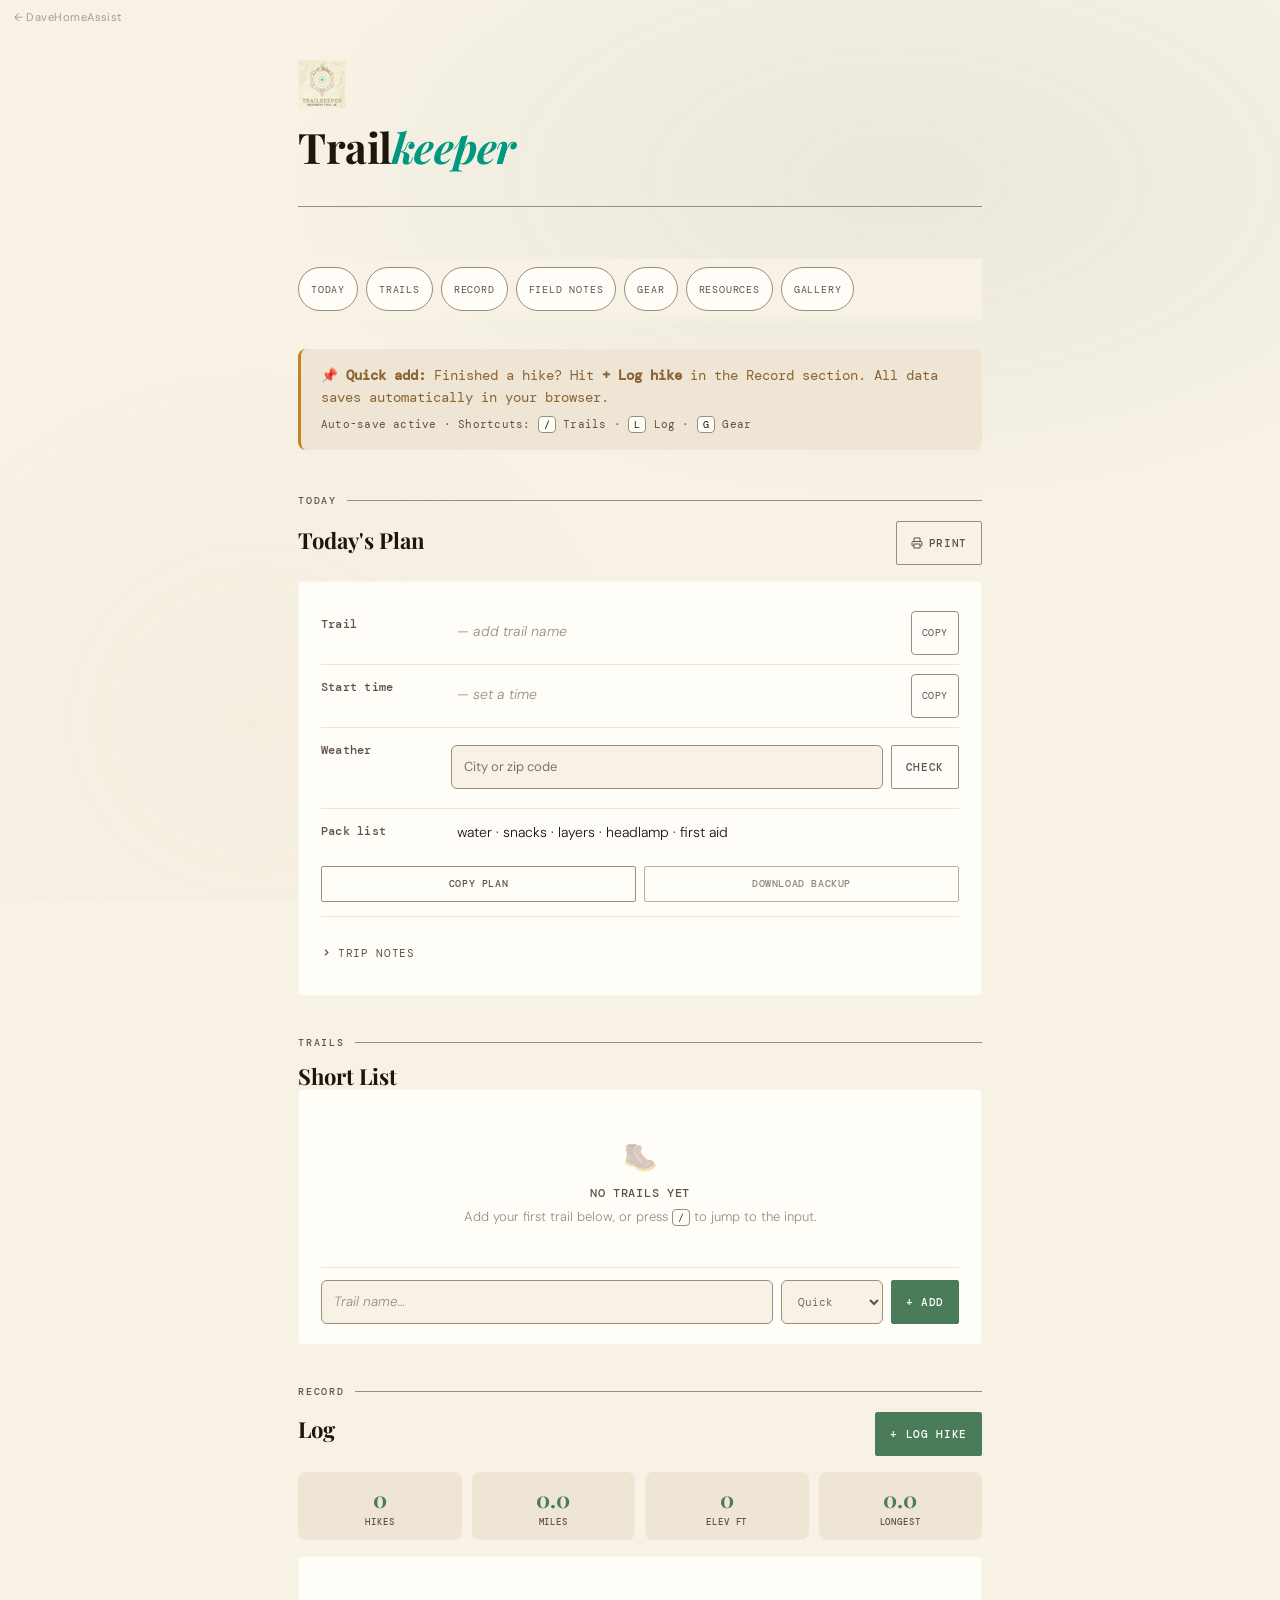
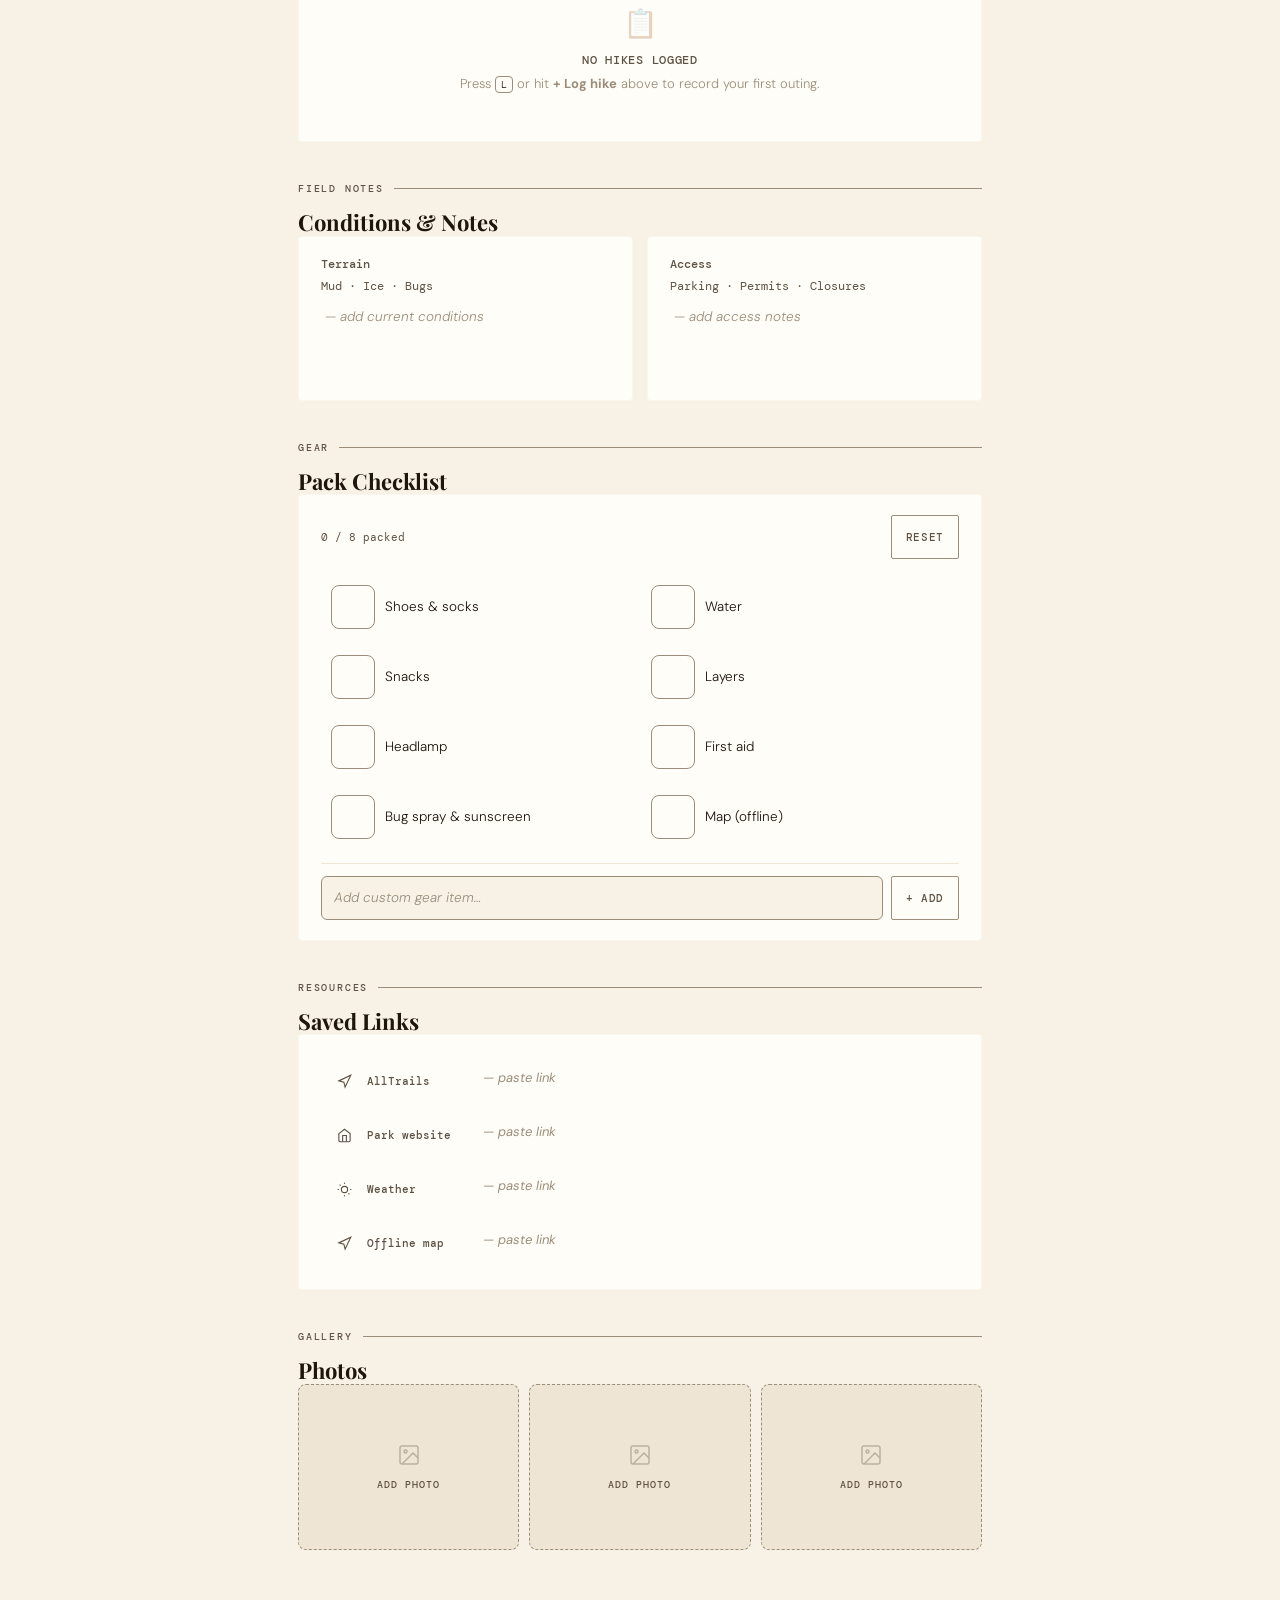
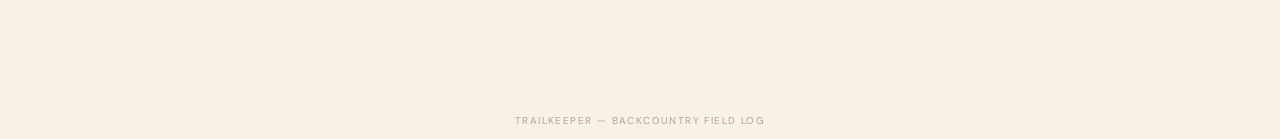
==== index.html @ 5e8486c5 "Add keyboard focus styling to entry page" ====
<!DOCTYPE html>
<html lang="en">
<head>
<meta charset="UTF-8">
<meta name="viewport" content="width=device-width, initial-scale=1.0">
<title>Trailkeeper</title>
<link rel="manifest" href="manifest.json">
<meta name="theme-color" content="#0a0e0c">
<meta name="apple-mobile-web-app-capable" content="yes">
<meta name="apple-mobile-web-app-status-bar-style" content="black-translucent">
<meta name="apple-mobile-web-app-title" content="Trailkeeper">
<link rel="apple-touch-icon" href="images/tk.png">
<meta property="og:title" content="Trailkeeper — Backcountry Field Log">
<meta property="og:description" content="Local-first hiking dashboard. Plan, log, track.">
<meta property="og:image" content="https://davehomeassist.github.io/trailkeeper/images/tk2.png">
<meta property="og:type" content="website">
<link href="https://fonts.googleapis.com/css2?family=Playfair+Display:ital,wght@0,400;0,700;1,400&family=DM+Mono:wght@300;400;500&family=DM+Sans:wght@300;400;500&display=swap" rel="stylesheet">
<link rel="stylesheet" href="shared.css">
<style>
  /* Page-specific overrides go here */
  a:focus-visible,
  button:focus-visible,
  input:focus-visible,
  select:focus-visible,
  textarea:focus-visible,
  [contenteditable="true"]:focus-visible {
    outline: 2px solid #c98d2b;
    outline-offset: 3px;
  }
</style>
</head>
<body>

<div class="toast-container" id="toastContainer" role="status" aria-live="assertive"></div>

<!-- LOG MODAL -->
<div class="modal-backdrop" id="logModal" role="dialog" aria-modal="true" aria-labelledby="modalTitle">
  <div class="modal">
    <h2 class="modal-title" id="modalTitle">Log a Hike</h2>
    <div class="modal-row">
      <div class="modal-field">
        <label class="modal-label" for="logTrail">Trail name *</label>
        <input class="modal-input" id="logTrail" type="text" placeholder="e.g. Appalachian Gap">
      </div>
      <div class="modal-field">
        <label class="modal-label" for="logDate">Date</label>
        <input class="modal-input" id="logDate" type="date">
      </div>
    </div>
    <div class="modal-row">
      <div class="modal-field">
        <label class="modal-label" for="logMiles">Miles</label>
        <input class="modal-input" id="logMiles" type="number" placeholder="5.2" step="0.1" min="0">
      </div>
      <div class="modal-field">
        <label class="modal-label" for="logElevation">Elevation (ft)</label>
        <input class="modal-input" id="logElevation" type="number" placeholder="1200" min="0">
      </div>
    </div>
    <div class="modal-field">
      <label class="modal-label">Difficulty</label>
      <div class="modal-rating" id="ratingStars" role="group" aria-label="Difficulty 1-5">
        <button class="rating-star" data-val="1" aria-label="1 star">&#9733;</button>
        <button class="rating-star" data-val="2" aria-label="2 stars">&#9733;</button>
        <button class="rating-star" data-val="3" aria-label="3 stars">&#9733;</button>
        <button class="rating-star" data-val="4" aria-label="4 stars">&#9733;</button>
        <button class="rating-star" data-val="5" aria-label="5 stars">&#9733;</button>
      </div>
    </div>
    <div class="modal-field">
      <label class="modal-label" for="logNote">One sentence note</label>
      <textarea class="modal-textarea" id="logNote" placeholder="Steep switchbacks but worth it for the summit view&#8230;"></textarea>
    </div>
    <div class="modal-footer">
      <button class="btn btn-ghost" id="logCancel">Cancel</button>
      <button class="btn btn-primary" id="logSave">Save hike</button>
    </div>
  </div>
</div>

<div class="page" id="top">

  <a href="https://davehomeassist.github.io/"
     style="display:inline-flex;align-items:center;gap:.35rem;position:fixed;
            top:.65rem;left:.85rem;z-index:100;font-size:.7rem;
            letter-spacing:.04em;color:rgba(0,0,0,0.35);
            text-decoration:none;transition:color .15s;"
     onmouseover="this.style.color='currentColor'"
     onmouseout="this.style.color='rgba(0,0,0,0.35)'">&larr; DaveHomeAssist</a>

  <!-- HEADER -->
  <header class="page-header">
    <img class="page-icon" src="images/trailkeeper-logo-light.png" alt="Trailkeeper logo" width="48" height="48">
    <h1 class="page-title">Trail<span>keeper</span></h1>
  </header>

  <nav class="section-nav scroll-fade" id="sectionNav" aria-label="Section navigation">
    <a href="#sec-today">Today</a>
    <a href="#sec-trails">Trails</a>
    <a href="#sec-record">Record</a>
    <a href="#sec-notes">Field Notes</a>
    <a href="#sec-gear">Gear</a>
    <a href="#sec-resources">Resources</a>
    <a href="#sec-gallery">Gallery</a>
  </nav>

  <!-- CALLOUT -->
  <div class="callout" role="note">
    <strong>&#128204; Quick add:</strong> Finished a hike? Hit <strong>+ Log hike</strong> in the Record section. All data saves automatically in your browser.
    <div class="callout-meta" aria-live="polite"><span id="saveMeta">Auto-save active</span> &middot; Shortcuts: <kbd>/</kbd> Trails &middot; <kbd>L</kbd> Log &middot; <kbd>G</kbd> Gear</div>
  </div>

  <!-- TODAY'S PLAN -->
  <section class="section" id="sec-today">
    <div class="section-label">Today</div>
    <div class="section-header">
      <h2 class="section-title">Today's Plan</h2>
      <button class="btn btn-ghost" onclick="window.print()" aria-label="Print today's plan">
        <svg width="12" height="12" viewBox="0 0 24 24" fill="none" stroke="currentColor" stroke-width="2"><polyline points="6 9 6 2 18 2 18 9"/><path d="M6 18H4a2 2 0 01-2-2v-5a2 2 0 012-2h16a2 2 0 012 2v5a2 2 0 01-2 2h-2"/><rect x="6" y="14" width="12" height="8"/></svg>
        Print
      </button>
    </div>
    <div class="card">
      <div class="field-grid">
        <div class="field">
          <span class="field-key">Trail</span>
          <div class="field-value-row">
            <div class="field-editable" id="planTrail" contenteditable="true" role="textbox" aria-label="Trail name" data-placeholder="— add trail name" data-key="planTrail"></div>
            <button class="copy-btn" data-copy-from="planTrail" aria-label="Copy trail name">Copy</button>
          </div>
        </div>
        <div class="field">
          <span class="field-key">Start time</span>
          <div class="field-value-row">
            <div class="field-editable" id="planTime" contenteditable="true" role="textbox" aria-label="Start time" data-placeholder="— set a time" data-key="planTime"></div>
            <button class="copy-btn" data-copy-from="planTime" aria-label="Copy start time">Copy</button>
          </div>
        </div>
        <div class="field">
          <span class="field-key">Weather</span>
          <div class="full-width">
            <div class="weather-row">
              <input class="weather-input" id="weatherCity" type="text" placeholder="City or zip code" aria-label="City for weather forecast">
              <button class="btn btn-ghost" id="weatherFetch">Check</button>
            </div>
            <div class="weather-result" id="weatherResult" role="status" aria-live="polite"></div>
            <div class="trail-discovery">
              <button id="findNearbyTrailsBtn" type="button" class="trail-discovery-trigger" style="display:none">Find nearby trails</button>
              <div id="nearbyTrailsPanel" class="trail-discovery-panel" hidden>
                <div class="trail-discovery-header"><span id="nearbyTrailsTitle">Nearby trails</span></div>
                <div id="nearbyTrailsList" class="trail-discovery-list"></div>
              </div>
            </div>
          </div>
        </div>
        <div class="field">
          <span class="field-key">Pack list</span>
          <span class="field-text">water &middot; snacks &middot; layers &middot; headlamp &middot; first aid</span>
        </div>
      </div>
      <div class="trail-export">
        <button id="copyPlanBtn" type="button" class="trail-export-btn">Copy plan</button>
        <button id="downloadBackupBtn" type="button" class="trail-export-btn trail-export-secondary">Download backup</button>
      </div>
      <div class="section-divider">
        <button class="trip-notes-toggle" id="notesToggle" aria-expanded="false" aria-controls="notesBody">
          <svg width="11" height="11" viewBox="0 0 24 24" fill="none" stroke="currentColor" stroke-width="2.5"><polyline id="notesArrow" points="9 18 15 12 9 6"/></svg>
          Trip notes
        </button>
        <div class="trip-notes-body" id="notesBody">
          <textarea class="trip-notes-textarea" id="tripNotes" placeholder="Trailhead directions, permit details, parking tips&#8230;" rows="4"></textarea>
        </div>
      </div>
    </div>
  </section>

  <!-- TRAIL SHORT LIST -->
  <section class="section" id="sec-trails">
    <div class="section-label">Trails</div>
    <h2 class="section-title">Short List</h2>
    <div class="card">
      <ul class="trail-list" id="trailList" aria-label="Trail shortlist"></ul>
      <div class="trail-add-row">
        <label class="visually-hidden" for="trailInput">New trail name</label>
        <input class="trail-add-input" id="trailInput" type="text" placeholder="Trail name&#8230;" aria-label="New trail name">
        <select class="trail-add-select" id="trailCategory" aria-label="Duration category">
          <option value="Quick">Quick</option>
          <option value="Half day">Half day</option>
          <option value="Full day">Full day</option>
        </select>
        <button class="btn btn-primary" id="trailAdd">+ Add</button>
      </div>
    </div>
  </section>

  <!-- LOG -->
  <section class="section" id="sec-record">
    <div class="section-label">Record</div>
    <div class="section-header">
      <h2 class="section-title">Log</h2>
      <button class="btn btn-primary" id="openLogModal">+ Log hike</button>
    </div>
    <div class="log-stats">
      <div class="stat-card"><span class="stat-num" id="statHikes">0</span><span class="stat-label">Hikes</span></div>
      <div class="stat-card"><span class="stat-num" id="statMiles">0</span><span class="stat-label">Miles</span></div>
      <div class="stat-card"><span class="stat-num" id="statElev">0</span><span class="stat-label">Elev ft</span></div>
      <div class="stat-card"><span class="stat-num" id="statLongest">0</span><span class="stat-label">Longest</span></div>
    </div>
    <div class="card">
      <ul class="log-entries" id="logEntries" aria-live="polite"></ul>
    </div>
  </section>

  <!-- CONDITIONS -->
  <section class="section" id="sec-notes">
    <div class="section-label">Field notes</div>
    <h2 class="section-title">Conditions &amp; Notes</h2>
    <div class="two-col">
      <div class="card">
        <span class="conditions-heading">Terrain</span>
        <div class="conditions-sublabel">Mud &middot; Ice &middot; Bugs</div>
        <textarea class="conditions-textarea" id="condTerrain" placeholder="— add current conditions" rows="3"></textarea>
      </div>
      <div class="card">
        <span class="conditions-heading">Access</span>
        <div class="conditions-sublabel">Parking &middot; Permits &middot; Closures</div>
        <textarea class="conditions-textarea" id="condAccess" placeholder="— add access notes" rows="3"></textarea>
      </div>
    </div>
  </section>

  <!-- GEAR CHECKLIST -->
  <section class="section" id="sec-gear">
    <div class="section-label">Gear</div>
    <h2 class="section-title">Pack Checklist</h2>
    <div class="card">
      <div class="checklist-header">
        <span class="checklist-progress" id="checkProgress" aria-live="polite">0 / 8 packed</span>
        <button class="btn btn-ghost" id="checkReset">Reset</button>
      </div>
      <ul class="checklist" id="checklist" aria-label="Gear checklist">
        <li class="check-item"><input type="checkbox" aria-label="Shoes and socks"> Shoes &amp; socks</li>
        <li class="check-item"><input type="checkbox" aria-label="Water"> Water</li>
        <li class="check-item"><input type="checkbox" aria-label="Snacks"> Snacks</li>
        <li class="check-item"><input type="checkbox" aria-label="Layers"> Layers</li>
        <li class="check-item"><input type="checkbox" aria-label="Headlamp"> Headlamp</li>
        <li class="check-item"><input type="checkbox" aria-label="First aid"> First aid</li>
        <li class="check-item"><input type="checkbox" aria-label="Bug spray and sunscreen"> Bug spray &amp; sunscreen</li>
        <li class="check-item"><input type="checkbox" aria-label="Offline map"> Map (offline)</li>
      </ul>
      <div class="checklist-add">
        <label class="visually-hidden" for="gearInput">Custom gear item</label>
        <input class="checklist-add-input" id="gearInput" type="text" placeholder="Add custom gear item&#8230;">
        <button class="btn btn-ghost" id="gearAdd">+ Add</button>
      </div>
    </div>
  </section>

  <!-- SAVED LINKS -->
  <section class="section" id="sec-resources">
    <div class="section-label">Resources</div>
    <h2 class="section-title">Saved Links</h2>
    <div class="card">
      <ul class="links-list">
        <li class="link-item">
          <span class="link-icon" aria-hidden="true"><svg viewBox="0 0 24 24" fill="none" stroke="var(--stone)" stroke-width="1.8"><path d="M3 11l19-9-9 19-2-8-8-2z"/></svg></span>
          <span class="link-label">AllTrails</span>
          <div class="link-editable" contenteditable="true" role="textbox" aria-label="AllTrails link" data-placeholder="— paste link" data-key="linkAllTrails"></div>
        </li>
        <li class="link-item">
          <span class="link-icon" aria-hidden="true"><svg viewBox="0 0 24 24" fill="none" stroke="var(--stone)" stroke-width="1.8"><path d="M3 9l9-7 9 7v11a2 2 0 01-2 2H5a2 2 0 01-2-2z"/><polyline points="9 22 9 12 15 12 15 22"/></svg></span>
          <span class="link-label">Park website</span>
          <div class="link-editable" contenteditable="true" role="textbox" aria-label="Park website link" data-placeholder="— paste link" data-key="linkPark"></div>
        </li>
        <li class="link-item">
          <span class="link-icon" aria-hidden="true"><svg viewBox="0 0 24 24" fill="none" stroke="var(--stone)" stroke-width="1.8"><circle cx="12" cy="12" r="5"/><line x1="12" y1="1" x2="12" y2="3"/><line x1="12" y1="21" x2="12" y2="23"/><line x1="4.22" y1="4.22" x2="5.64" y2="5.64"/><line x1="18.36" y1="18.36" x2="19.78" y2="19.78"/><line x1="1" y1="12" x2="3" y2="12"/><line x1="21" y1="12" x2="23" y2="12"/></svg></span>
          <span class="link-label">Weather</span>
          <div class="link-editable" contenteditable="true" role="textbox" aria-label="Weather link" data-placeholder="— paste link" data-key="linkWeather"></div>
        </li>
        <li class="link-item">
          <span class="link-icon" aria-hidden="true"><svg viewBox="0 0 24 24" fill="none" stroke="var(--stone)" stroke-width="1.8"><polygon points="3 11 22 2 13 21 11 13 3 11"/></svg></span>
          <span class="link-label">Offline map</span>
          <div class="link-editable" contenteditable="true" role="textbox" aria-label="Offline map link" data-placeholder="— paste link" data-key="linkOfflineMap"></div>
        </li>
      </ul>
    </div>
  </section>

  <!-- PHOTOS -->
  <section class="section" id="sec-gallery">
    <div class="section-label">Gallery</div>
    <h2 class="section-title">Photos</h2>
    <div class="photo-strip" id="photoStrip"></div>
  </section>

</div>
<footer style="text-align:center;padding:24px 0 12px;font-size:10px;letter-spacing:0.14em;opacity:0.35">
  <a href="brand.html" style="color:inherit;text-decoration:none">TRAILKEEPER — BACKCOUNTRY FIELD LOG</a>
</footer>
<a class="back-to-top" id="backToTop" href="#top" aria-label="Back to top">Top</a>

<script src="js/photoStore.js"></script>
<script src="js/app.js"></script>
<script src="js/trailAdapter.js"></script>
<script src="js/trailStore.js"></script>
<script src="js/trailEnrichmentUI.js"></script>
<script src="js/trailHydration.js"></script>
<script src="js/trailDiscovery.js"></script>
<script src="js/trailExport.js"></script>
<script src="js/trailLog.js"></script>
<script>
if (window.TK && window.TK.trailHydration) window.TK.trailHydration.initEnrichment();
if (window.TK && window.TK.trailDiscovery) window.TK.trailDiscovery.initDiscovery();
if (window.TK && window.TK.trailExport) window.TK.trailExport.initExport();
if (window.TK && window.TK.trailLog) window.TK.trailLog.initLog();
</script>
<script>
if ('serviceWorker' in navigator) {
  navigator.serviceWorker.register('sw.js').catch(function() {});
}
</script>
</body>
</html>
---- shared.css ----
/* ── Trailkeeper shared styles ── */

:root {
  --ink: #C8C2A0;
  --paper: #1A1C14;
  --cream: #252B1C;
  --surface: #2C3320;
  --moss: #4A7C59;
  --fern: #00E5C3;
  --bark: #D4B483;
  --stone: #8A8470;
  --mist: #5A6650;
  --amber: #E8A844;
  --shadow-moss: rgba(0,0,0,0.38);
  --bg-moss-subtle: rgba(74,124,89,0.08);
  --bg-bark-subtle: rgba(212,180,131,0.04);
  --soft-success-bg: rgba(74,124,89,0.15);
  --soft-warn-bg: rgba(232,168,68,0.14);
  --soft-danger-bg: rgba(196,92,42,0.14);
  --status-done-border: rgba(109,184,127,0.5);
  --status-planned-border: rgba(232,168,68,0.4);
  --card-border-print: #4A5240;
  --modal-backdrop: rgba(0,0,0,0.62);
  --danger: #C45C2A;
  --success: #6DB87F;
  --warn: #E8A844;
  --space-xs: 4px;
  --space-sm: 8px;
  --space-md: 14px;
  --space-lg: 24px;
  --space-xl: 48px;
  --radius-sm: 2px;
  --radius-md: 4px;
  --radius-lg: 6px;
}

*, *::before, *::after { box-sizing: border-box; margin: 0; padding: 0; }

@media (prefers-reduced-motion: reduce) {
  *, *::before, *::after {
    animation-duration: 0.01ms !important;
    animation-delay: 0.01ms !important;
    transition-duration: 0.01ms !important;
  }
}

html { scroll-behavior: smooth; }
body { background: var(--paper); color: var(--ink); font-family: 'DM Sans', sans-serif; min-height: 100vh; }

body::before {
  content: '';
  position: fixed;
  inset: 0;
  background-image:
    radial-gradient(ellipse 80% 60% at 70% 20%, var(--bg-moss-subtle) 0%, transparent 60%),
    radial-gradient(ellipse 60% 80% at 20% 80%, var(--bg-bark-subtle) 0%, transparent 50%);
  pointer-events: none;
  z-index: 0;
}

.page { max-width: 780px; margin: 0 auto; padding: 60px 48px 100px; position: relative; z-index: 1; }

@keyframes settle { from { transform: translateY(-8px); opacity: 0; } to { transform: translateY(0); opacity: 1; } }
@keyframes rise   { from { transform: translateY(12px); opacity: 0; } to { transform: translateY(0); opacity: 1; } }
@keyframes fadeIn { from { opacity: 0; } to { opacity: 1; } }
@keyframes slideUp { from { transform: translateY(16px); opacity: 0; } to { transform: translateY(0); opacity: 1; } }

/* ── HEADER ── */
.page-header { margin-bottom: 52px; border-bottom: 1.5px solid var(--mist); padding-bottom: 36px; }
.page-icon { display: block; margin-bottom: 16px; animation: settle 0.6s ease both; }
.page-icon svg { width: 48px; height: 48px; }
.page-title { font-family: 'Playfair Display', serif; font-size: 42px; font-weight: 700; letter-spacing: -0.5px; line-height: 1.1; color: var(--ink); animation: settle 0.6s 0.08s ease both; }
.page-title span { color: var(--fern); font-style: italic; }

/* ── CALLOUT ── */
.callout { background: var(--cream); border-left: 3px solid var(--amber); border-radius: 8px; padding: 16px 20px; margin-bottom: 44px; font-size: 13.5px; color: var(--bark); font-family: 'DM Mono', monospace; line-height: 1.6; animation: settle 0.6s 0.15s ease both; }
.callout-meta { margin-top: 8px; font-size: 11px; letter-spacing: 0.02em; color: var(--stone); }
.callout-meta kbd { font-family: 'DM Mono', monospace; font-size: 10px; border: 1px solid var(--mist); border-radius: 4px; padding: 1px 5px; background: var(--surface); color: var(--ink); }

/* ── SECTIONS ── */
.section { margin-bottom: 40px; animation: rise 0.5s ease both; scroll-margin-top: 88px; }
.section-label { font-family: 'DM Mono', monospace; font-size: 10px; font-weight: 500; letter-spacing: 0.18em; text-transform: uppercase; color: var(--stone); margin-bottom: 14px; display: flex; align-items: center; gap: 10px; }
.section-label::after { content: ''; flex: 1; height: 1px; background: var(--mist); }
.section-header { display: flex; align-items: baseline; justify-content: space-between; margin-bottom: 16px; gap: 12px; }
.section-title { font-family: 'Playfair Display', serif; font-size: 22px; font-weight: 700; color: var(--ink); line-height: 1.2; }

/* ── CARDS ── */
.card { background: var(--surface); border: 1px solid rgba(200,194,160,0.12); border-radius: var(--radius-md); padding: 20px 22px; transition: border-color 0.2s, box-shadow 0.2s; }
.card:hover { border-color: var(--fern); box-shadow: 0 2px 12px var(--shadow-moss); }

/* ── FIELDS ── */
.field-grid { display: grid; }
.field { display: grid; grid-template-columns: 130px 1fr; align-items: start; padding: 9px 0; border-bottom: 1px solid var(--cream); }
.field:last-child { border-bottom: none; }
.field-key { font-family: 'DM Mono', monospace; font-size: 11.5px; font-weight: 500; color: var(--stone); letter-spacing: 0.02em; padding-top: 6px; }
.field-editable { font-size: 14px; color: var(--ink); font-weight: 300; line-height: 1.5; border: none; outline: none; background: transparent; width: 100%; font-family: 'DM Sans', sans-serif; padding: 4px 6px; border-radius: 4px; transition: background 0.15s; min-height: 32px; }
.field-editable:focus { background: var(--cream); }
.field-editable:empty::before { content: attr(data-placeholder); color: var(--mist); font-style: italic; pointer-events: none; }

/* ── BUTTONS ── */
.btn { display: inline-flex; align-items: center; gap: 6px; font-family: 'DM Mono', monospace; font-size: 11px; font-weight: 500; letter-spacing: 0.06em; padding: 9px 14px; border-radius: var(--radius-sm); border: 1.5px solid transparent; cursor: pointer; transition: all 0.15s; white-space: nowrap; min-height: 44px; text-transform: uppercase; }
.btn-primary { background: var(--moss); color: white; border-color: var(--moss); }
.btn-primary:hover { background: var(--fern); border-color: var(--fern); }
.btn-ghost { background: transparent; color: var(--stone); border-color: var(--mist); }
.btn-ghost:hover { border-color: var(--stone); color: var(--ink); background: var(--cream); }
.btn-danger { background: transparent; color: var(--danger); border-color: transparent; font-size: 10px; padding: 4px 8px; min-height: 44px; min-width: 44px; justify-content: center; }
.btn-danger:hover { background: var(--soft-danger-bg); }
.btn-danger.is-confirming { background: var(--danger); color: var(--surface); border-color: var(--danger); }
.btn:disabled { opacity: 0.6; cursor: not-allowed; pointer-events: none; }
.btn:focus-visible { outline: 2px solid var(--fern); outline-offset: 2px; }
.btn:active { transform: translateY(1px); }

/* ── TWO COL ── */
.two-col { display: grid; grid-template-columns: 1fr 1fr; gap: 14px; }

/* ── TRAIL LIST ── */
.trail-list { list-style: none; }
.trail-item { padding: 10px 6px; border-bottom: 1px solid var(--cream); display: flex; align-items: center; gap: 8px; font-size: 14px; transition: background 0.1s; border-radius: 5px; flex-wrap: wrap; }
.trail-item:last-child { border-bottom: none; }
.trail-item:hover { background: var(--cream); }
.trail-tag { font-family: 'DM Mono', monospace; font-size: 10px; font-weight: 500; letter-spacing: 0.08em; background: var(--cream); color: var(--bark); padding: 3px 7px; border-radius: 3px; flex-shrink: 0; min-width: 58px; text-align: center; }
.trail-name { flex: 1; min-width: 80px; font-size: 14px; font-weight: 300; color: var(--ink); }
.trail-name.empty { color: var(--mist); font-style: italic; }
.trail-name.done { text-decoration: line-through; color: var(--stone); }
.trail-status { font-family: 'DM Mono', monospace; font-size: 9px; font-weight: 500; letter-spacing: 0.1em; padding: 3px 7px; border-radius: 3px; flex-shrink: 0; cursor: pointer; border: 1px solid transparent; text-transform: uppercase; transition: all 0.15s; min-height: 44px; min-width: 44px; }
.trail-status.unvisited { background: var(--cream); color: var(--stone); border-color: var(--mist); }
.trail-status.planned   { background: var(--soft-warn-bg); color: var(--moss); border-color: var(--status-planned-border); }
.trail-status.done      { background: var(--soft-success-bg); color: var(--success); border-color: var(--status-done-border); }
.trail-set-today { font-family: 'DM Mono', monospace; font-size: 9px; font-weight: 500; color: var(--fern); cursor: pointer; padding: 8px 10px; border-radius: 4px; border: 1px solid var(--fern); background: transparent; flex-shrink: 0; transition: all 0.15s; min-height: 44px; min-width: 44px; }
.trail-set-today:hover { background: var(--fern); color: white; }
.trail-delete { background: none; border: none; cursor: pointer; color: var(--mist); font-size: 14px; padding: 4px; border-radius: 3px; flex-shrink: 0; transition: color 0.15s, background 0.15s; min-width: 44px; min-height: 44px; display: flex; align-items: center; justify-content: center; }
.trail-delete.is-confirming { color: var(--surface); background: var(--danger); }
.trail-delete:hover { color: var(--danger); }
.trail-set-today:focus-visible, .trail-status:focus-visible, .trail-delete:focus-visible,
.trip-notes-toggle:focus-visible, .check-item.custom .check-delete:focus-visible,
.back-to-top:focus-visible, .section-nav a:focus-visible {
  outline: 2px solid var(--fern);
  outline-offset: 2px;
}
.trail-set-today:active, .trail-status:active, .trail-delete:active, .trip-notes-toggle:active,
.check-item.custom .check-delete:active, .back-to-top:active, .section-nav a:active {
  transform: translateY(1px);
}
.trail-add-row { display: flex; gap: 8px; margin-top: 12px; padding-top: 12px; border-top: 1px solid var(--cream); align-items: center; flex-wrap: wrap; }
.trail-add-input, .trail-add-select { font-family: 'DM Sans', sans-serif; font-size: 13.5px; font-weight: 300; padding: 8px 12px; border: 1px solid var(--mist); border-radius: 6px; background: var(--paper); color: var(--ink); outline: none; transition: border-color 0.15s; min-height: 44px; }
.trail-add-input { flex: 1; min-width: 120px; }
.trail-add-input::placeholder { color: var(--mist); font-style: italic; }
.trail-add-input:focus, .trail-add-select:focus { border-color: var(--fern); }
.trail-add-select { font-family: 'DM Mono', monospace; font-size: 11px; color: var(--stone); cursor: pointer; }

/* ── CHECKLIST ── */
.checklist-header { display: flex; align-items: center; justify-content: space-between; margin-bottom: 14px; }
.checklist-progress { font-family: 'DM Mono', monospace; font-size: 11px; color: var(--stone); }
.checklist { list-style: none; display: grid; grid-template-columns: 1fr 1fr; gap: 2px; margin-bottom: 12px; }
.check-item { display: flex; align-items: center; gap: 10px; padding: 12px 10px; border-radius: 6px; font-size: 13.5px; font-weight: 300; cursor: pointer; transition: background 0.15s; user-select: none; min-height: 44px; }
.check-item:hover { background: var(--cream); }
.check-item input[type="checkbox"] { appearance: none; width: 44px; height: 44px; border: 1.5px solid var(--mist); border-radius: 8px; flex-shrink: 0; cursor: pointer; position: relative; transition: all 0.15s; background: var(--surface); }
.check-item input[type="checkbox"]:checked { background: var(--moss); border-color: var(--moss); }
.check-item input[type="checkbox"]:checked::after { content: ''; position: absolute; left: 16px; top: 10px; width: 10px; height: 18px; border: 3px solid white; border-top: none; border-left: none; transform: rotate(45deg); }
.check-item input[type="checkbox"]:focus-visible { outline: 2px solid var(--fern); outline-offset: 2px; }
.check-item.checked-label { color: var(--stone); text-decoration: line-through; }
.check-item.custom .check-delete { margin-left: auto; background: none; border: none; cursor: pointer; color: var(--mist); font-size: 13px; padding: 2px 4px; border-radius: 3px; transition: color 0.15s; min-width: 44px; min-height: 44px; display: flex; align-items: center; justify-content: center; }
.check-item.custom .check-delete:hover { color: var(--danger); }
.checklist-add { display: flex; gap: 8px; padding-top: 12px; border-top: 1px solid var(--cream); }
.checklist-add-input { flex: 1; font-family: 'DM Sans', sans-serif; font-size: 13.5px; font-weight: 300; padding: 9px 12px; border: 1px solid var(--mist); border-radius: 6px; background: var(--paper); color: var(--ink); outline: none; transition: border-color 0.15s; min-height: 44px; }
.checklist-add-input:focus { border-color: var(--fern); }
.checklist-add-input::placeholder { color: var(--mist); font-style: italic; }

/* ── CONDITIONS ── */
.conditions-sublabel { font-size: 12px; font-family: 'DM Mono', monospace; color: var(--stone); margin-bottom: 8px; }
.conditions-heading { font-family: 'DM Mono', monospace; font-size: 11.5px; font-weight: 500; color: var(--stone); display: block; margin-bottom: 6px; }
.conditions-textarea { width: 100%; font-family: 'DM Sans', sans-serif; font-size: 13.5px; font-weight: 300; color: var(--ink); border: none; outline: none; background: transparent; resize: none; line-height: 1.6; min-height: 60px; transition: background 0.15s; padding: 4px; border-radius: 3px; }
.conditions-textarea:focus { background: var(--cream); }
.conditions-textarea::placeholder { color: var(--mist); font-style: italic; }

/* ── WEATHER ── */
.weather-row { display: flex; gap: 8px; margin-top: 8px; align-items: center; flex-wrap: wrap; }
.weather-input { flex: 1; min-width: 120px; font-family: 'DM Sans', sans-serif; font-size: 13px; padding: 7px 12px; border: 1px solid var(--mist); border-radius: 6px; background: var(--paper); outline: none; transition: border-color 0.15s; min-height: 44px; color: var(--ink); }
.weather-input:focus { border-color: var(--fern); }
.weather-result { margin-top: 12px; padding: 12px 14px; background: var(--cream); border-radius: 8px; font-size: 13px; line-height: 1.7; display: none; }
.weather-result.visible { display: block; animation: fadeIn 0.3s ease; }
.weather-go   { color: var(--success); font-weight: 600; }
.weather-warn { color: var(--warn); font-weight: 600; }
.weather-no   { color: var(--danger); font-weight: 600; }
.weather-detail { color: var(--stone); font-family: 'DM Mono', monospace; font-size: 11.5px; margin-top: 4px; display: block; }

/* ── DISCOVERY ── */
.trail-discovery { margin-top: 10px; }
.trail-discovery-trigger { display: inline-flex; align-items: center; gap: 6px; font-family: 'DM Mono', monospace; font-size: 11px; font-weight: 500; letter-spacing: 0.06em; text-transform: uppercase; padding: 9px 14px; border-radius: var(--radius-sm); border: 1.5px solid var(--mist); background: transparent; color: var(--stone); cursor: pointer; transition: all 0.15s; min-height: 44px; width: 100%; justify-content: center; }
.trail-discovery-trigger:hover { border-color: var(--fern); color: var(--fern); background: var(--cream); }
.trail-discovery-trigger:disabled { opacity: 0.6; cursor: not-allowed; pointer-events: none; }
.trail-discovery-trigger:focus-visible { outline: 2px solid var(--fern); outline-offset: 2px; }
.trail-discovery-panel { margin-top: 10px; background: var(--cream); border-radius: 8px; padding: 12px 14px; animation: slideUp 0.2s ease; }
.trail-discovery-header { font-family: 'DM Mono', monospace; font-size: 10px; font-weight: 500; letter-spacing: 0.1em; text-transform: uppercase; color: var(--stone); margin-bottom: 8px; }
.trail-discovery-list { }
.nearby-trail-row { display: flex; align-items: center; gap: 8px; padding: 8px 4px; border-bottom: 1px solid var(--paper); }
.nearby-trail-row:last-child { border-bottom: none; }
.nearby-trail-meta { flex: 1; min-width: 0; }
.nearby-trail-name { font-size: 13.5px; font-weight: 500; color: var(--ink); }
.nearby-trail-distance { font-family: 'DM Mono', monospace; font-size: 11px; color: var(--stone); margin-top: 2px; }
.nearby-trail-add { font-family: 'DM Mono', monospace; font-size: 10px; font-weight: 500; letter-spacing: 0.06em; text-transform: uppercase; padding: 6px 10px; border-radius: var(--radius-sm); border: 1.5px solid var(--moss); background: var(--moss); color: white; cursor: pointer; transition: all 0.15s; min-height: 36px; flex-shrink: 0; }
.nearby-trail-add:hover { background: var(--fern); border-color: var(--fern); }
.nearby-trail-add:disabled { opacity: 0.5; cursor: default; pointer-events: none; }
.nearby-trail-add:focus-visible { outline: 2px solid var(--fern); outline-offset: 2px; }
.trail-discovery-empty { font-size: 13px; font-weight: 300; color: var(--mist); font-style: italic; padding: 8px 0; text-align: center; }
.trail-discovery-error { font-size: 13px; font-weight: 300; color: var(--danger); font-style: italic; padding: 8px 0; text-align: center; }
.trail-discovery-loading { font-size: 13px; font-weight: 300; color: var(--stone); font-style: italic; padding: 8px 0; text-align: center; opacity: 0.7; }

/* ── TRIP NOTES ── */
.trip-notes-toggle { background: none; border: none; cursor: pointer; font-family: 'DM Mono', monospace; font-size: 11px; color: var(--stone); padding: 10px 0; display: flex; align-items: center; gap: 6px; transition: color 0.15s; letter-spacing: 0.06em; text-transform: uppercase; min-height: 44px; }
.trip-notes-toggle:hover { color: var(--fern); }
.trip-notes-body { display: none; margin-top: 12px; padding-top: 12px; border-top: 1px solid var(--cream); }
.trip-notes-body.open { display: block; animation: slideUp 0.2s ease; }
.trip-notes-textarea { width: 100%; font-family: 'DM Sans', sans-serif; font-size: 13.5px; font-weight: 300; color: var(--ink); border: none; outline: none; background: transparent; resize: none; line-height: 1.7; min-height: 80px; padding: 4px; border-radius: 3px; transition: background 0.15s; }
.trip-notes-textarea:focus { background: var(--cream); }
.trip-notes-textarea::placeholder { color: var(--mist); font-style: italic; }

/* ── LOG ── */
.log-stats { display: grid; grid-template-columns: repeat(4, 1fr); gap: 10px; margin-bottom: 16px; }
.stat-card { background: var(--cream); border-radius: 8px; padding: 12px 14px; text-align: center; }
.stat-num { font-family: 'Playfair Display', serif; font-size: 22px; font-weight: 700; color: var(--moss); display: block; }
.stat-label { font-family: 'DM Mono', monospace; font-size: 9px; font-weight: 500; letter-spacing: 0.1em; text-transform: uppercase; color: var(--stone); margin-top: 2px; display: block; }
.log-entries { list-style: none; }
.log-entry { padding: 12px 6px; border-bottom: 1px solid var(--cream); display: grid; grid-template-columns: 1fr auto; gap: 8px; align-items: start; }
.log-entry:last-child { border-bottom: none; }
.log-entry-name { font-size: 14px; font-weight: 500; color: var(--ink); }
.log-entry-meta { font-family: 'DM Mono', monospace; font-size: 11px; color: var(--stone); margin-top: 3px; }
.log-entry-note { font-size: 13px; font-weight: 300; color: var(--stone); margin-top: 4px; font-style: italic; }
.log-empty { color: var(--mist); font-style: italic; font-size: 13.5px; padding: 12px 0; text-align: center; }

/* ── MODAL ── */
.modal-backdrop { position: fixed; inset: 0; background: var(--modal-backdrop); z-index: 100; display: none; align-items: center; justify-content: center; padding: 24px; }
.modal-backdrop.open { display: flex; animation: fadeIn 0.2s ease; }
.modal { background: var(--surface); border-radius: var(--radius-lg); padding: 32px; width: 100%; max-width: 480px; box-shadow: 0 20px 60px rgba(0,0,0,0.18); animation: slideUp 0.25s ease; }
.modal-title { font-family: 'Playfair Display', serif; font-size: 22px; font-weight: 700; color: var(--ink); margin-bottom: 24px; }
.modal-field { margin-bottom: 16px; }
.modal-label { font-family: 'DM Mono', monospace; font-size: 11px; font-weight: 500; color: var(--stone); letter-spacing: 0.06em; text-transform: uppercase; display: block; margin-bottom: 6px; }
.modal-input, .modal-textarea { width: 100%; font-family: 'DM Sans', sans-serif; font-size: 14px; padding: 10px 14px; border: 1.5px solid var(--mist); border-radius: 8px; background: var(--paper); color: var(--ink); outline: none; transition: border-color 0.15s; min-height: 44px; }
.modal-input:focus, .modal-textarea:focus { border-color: var(--fern); }
.modal-textarea { min-height: 80px; resize: none; line-height: 1.6; }
.modal-row { display: grid; grid-template-columns: 1fr 1fr; gap: 12px; }
.modal-footer { display: flex; gap: 10px; justify-content: flex-end; margin-top: 24px; }
.modal-rating { display: flex; gap: 4px; }
.rating-star { font-size: 22px; cursor: pointer; color: var(--mist); background: none; border: none; padding: 4px; min-width: 44px; min-height: 44px; display: flex; align-items: center; justify-content: center; border-radius: 4px; transition: color 0.1s, transform 0.1s; }
.rating-star:hover, .rating-star.active { color: var(--amber); transform: scale(1.2); }

/* ── LINKS ── */
.links-list { list-style: none; display: grid; gap: 2px; }
.link-item { display: flex; align-items: center; gap: 12px; padding: 12px; border-radius: 7px; transition: background 0.15s; min-height: 44px; }
.link-item:hover { background: var(--cream); }
.link-icon { width: 22px; text-align: center; flex-shrink: 0; display: flex; align-items: center; justify-content: center; }
.link-icon svg { width: 15px; height: 15px; }
.link-label { font-family: 'DM Mono', monospace; font-size: 11px; font-weight: 500; color: var(--stone); min-width: 100px; }
.link-editable { flex: 1; font-size: 13px; border: none; outline: none; background: transparent; font-family: 'DM Sans', sans-serif; color: var(--fern); padding: 2px 4px; border-radius: 3px; transition: background 0.15s; min-height: 28px; word-break: break-all; overflow-wrap: anywhere; }
.link-editable:focus { background: var(--cream); }
.link-editable:empty::before { content: attr(data-placeholder); color: var(--mist); font-style: italic; }

/* ── PHOTOS ── */
.photo-strip { display: grid; grid-template-columns: repeat(3, 1fr); gap: 10px; }
.photo-slot { aspect-ratio: 4/3; background: var(--cream); border: 1.5px dashed var(--mist); border-radius: 8px; display: flex; flex-direction: column; align-items: center; justify-content: center; gap: 8px; cursor: pointer; transition: border-color 0.2s, background 0.2s; overflow: hidden; position: relative; }
.photo-slot:hover { border-color: var(--fern); background: var(--surface); }
.photo-slot input[type="file"] { position: absolute; inset: 0; opacity: 0; cursor: pointer; width: 100%; height: 100%; }
.photo-slot img { position: absolute; inset: 0; width: 100%; height: 100%; object-fit: cover; border-radius: 7px; }
.photo-slot-content { display: flex; flex-direction: column; align-items: center; gap: 6px; pointer-events: none; }
.photo-slot-icon { opacity: 0.35; }
.photo-slot-icon svg { width: 24px; height: 24px; }
.photo-slot-text { font-family: 'DM Mono', monospace; font-size: 10px; font-weight: 500; color: var(--stone); letter-spacing: 0.1em; text-transform: uppercase; }
.photo-remove { position: absolute; top: 6px; right: 6px; background: rgba(26,23,16,0.6); color: white; border: none; border-radius: 50%; width: 44px; height: 44px; font-size: 12px; cursor: pointer; display: none; align-items: center; justify-content: center; z-index: 2; transition: background 0.15s; }
.photo-slot.has-photo .photo-remove { display: flex; }
.photo-slot.has-photo .photo-slot-content { display: none; }
.photo-slot.has-photo input[type="file"] { display: none; }
.photo-remove:hover { background: rgba(185,64,64,0.9); }

/* ── TOAST ── */
.toast-container { position: fixed; bottom: 24px; right: 24px; z-index: 200; display: flex; flex-direction: column; gap: 8px; }
.toast { background: var(--ink); color: white; padding: 10px 12px; border-radius: 8px; font-family: 'DM Mono', monospace; font-size: 12px; letter-spacing: 0.04em; animation: slideUp 0.25s ease; box-shadow: 0 4px 16px rgba(0,0,0,0.2); display: flex; align-items: center; justify-content: space-between; gap: 10px; }
.toast-msg { flex: 1; }
.toast-undo { border: 1px solid rgba(255,255,255,0.36); background: transparent; color: white; border-radius: 999px; min-height: 30px; padding: 4px 10px; font-family: 'DM Mono', monospace; font-size: 10px; text-transform: uppercase; letter-spacing: 0.08em; cursor: pointer; }
.toast-undo:hover, .toast-undo:focus-visible { border-color: white; outline: none; }
.toast-undo:active { transform: translateY(1px); }
.toast.success { background: var(--moss); }

.section-nav {
  position: sticky;
  top: 0;
  z-index: 10;
  display: flex;
  gap: var(--space-sm);
  overflow-x: auto;
  padding: var(--space-sm) 0 var(--space-md);
  margin-bottom: var(--space-lg);
  background: linear-gradient(to bottom, var(--paper) 85%, transparent);
}
.section-nav a {
  display: inline-flex;
  align-items: center;
  justify-content: center;
  border: 1px solid var(--mist);
  border-radius: 999px;
  padding: 10px 12px;
  min-height: 44px;
  font-family: 'DM Mono', monospace;
  font-size: 10px;
  letter-spacing: 0.08em;
  text-transform: uppercase;
  color: var(--stone);
  text-decoration: none;
  background: var(--surface);
  white-space: nowrap;
}
.section-nav a:hover,
.section-nav a:focus-visible {
  border-color: var(--fern);
  color: var(--fern);
  outline: none;
}
.section-nav a.is-active {
  border-color: var(--fern);
  color: var(--fern);
  background: var(--cream);
}

.full-width { width: 100%; }
.field-text {
  font-size: 14px;
  font-weight: 300;
  line-height: 1.5;
  padding: var(--space-xs) 6px;
}
.section-divider {
  margin-top: var(--space-md);
  padding-top: var(--space-md);
  border-top: 1px solid var(--cream);
}
.trail-empty {
  color: var(--mist);
  font-style: italic;
  font-size: 13.5px;
  padding: 12px 6px;
}
.log-stars {
  color: var(--amber);
  letter-spacing: 1px;
  font-size: 12px;
}
.weather-danger { color: var(--danger); }
.weather-loading {
  opacity: 0.6;
  pointer-events: none;
}

/* ── ENRICHMENT ── */
.enrich-row {
  width: 100%;
  display: flex;
  align-items: baseline;
  gap: 8px;
  padding: 4px 6px 2px;
  flex-wrap: wrap;
  order: 10;
}
.enrich-fields {
  font-family: 'DM Mono', monospace;
  font-size: 11px;
  font-weight: 500;
  color: var(--stone);
  letter-spacing: 0.02em;
}
.enrich-source {
  font-family: 'DM Mono', monospace;
  font-size: 9.5px;
  color: var(--mist);
  letter-spacing: 0.02em;
}
.enrich-row.is-stale .enrich-fields {
  opacity: 0.55;
}
.enrich-row.is-stale .enrich-source::after {
  content: ' · stale';
  color: var(--warn);
}
.enrich-refresh {
  background: none;
  border: none;
  cursor: pointer;
  color: var(--mist);
  font-size: 13px;
  padding: 4px;
  border-radius: 3px;
  min-width: 32px;
  min-height: 32px;
  display: inline-flex;
  align-items: center;
  justify-content: center;
  transition: color 0.15s;
  flex-shrink: 0;
}
.enrich-refresh:hover { color: var(--fern); }
.enrich-refresh:focus-visible { outline: 2px solid var(--fern); outline-offset: 2px; }
.enrich-refresh:disabled { opacity: 0.5; cursor: not-allowed; }
.enrich-advisory {
  font-family: 'DM Mono', monospace;
  font-size: 10.5px;
  color: var(--warn);
  margin-top: 4px;
  width: 100%;
  order: 11;
}
/* ── TRAIL MAP THUMBNAIL ── */
.trail-map-link { display: block; order: 12; width: 100%; margin-top: 6px; border-radius: 6px; overflow: hidden; line-height: 0; }
.trail-map-thumb { width: 100%; max-width: 200px; height: auto; border-radius: 6px; border: 1px solid var(--mist); opacity: 0.9; transition: opacity 0.15s; }
.trail-map-thumb:hover { opacity: 1; }

.enrich-trigger {
  background: none;
  border: 1px solid var(--mist);
  cursor: pointer;
  color: var(--stone);
  font-size: 12px;
  padding: 4px;
  border-radius: 4px;
  min-width: 36px;
  min-height: 36px;
  display: inline-flex;
  align-items: center;
  justify-content: center;
  transition: all 0.15s;
  flex-shrink: 0;
}
.enrich-trigger:hover { border-color: var(--fern); color: var(--fern); }
.enrich-trigger:focus-visible { outline: 2px solid var(--fern); outline-offset: 2px; }
.enrich-trigger:disabled { opacity: 0.5; cursor: not-allowed; }
.enrich-loading { opacity: 0.7; pointer-events: none; }
.toast.error { background: var(--danger); }

/* ── OVERFLOW AFFORDANCES ── */
.scroll-fade {
  position: relative;
}
.scroll-fade::before,
.scroll-fade::after {
  content: '';
  position: absolute;
  top: 0;
  bottom: 0;
  width: 28px;
  pointer-events: none;
  z-index: 2;
  opacity: 0;
  transition: opacity 0.2s;
}
.scroll-fade::before {
  left: 0;
  background: linear-gradient(to right, var(--paper), transparent);
}
.scroll-fade::after {
  right: 0;
  background: linear-gradient(to left, var(--paper), transparent);
}
.scroll-fade.can-scroll-left::before { opacity: 1; }
.scroll-fade.can-scroll-right::after { opacity: 1; }

/* ── EMPTY STATES ── */
.empty-state {
  text-align: center;
  padding: 28px 16px;
}
.empty-state-icon {
  font-size: 28px;
  opacity: 0.3;
  margin-bottom: 10px;
  display: block;
}
.empty-state-title {
  font-family: 'DM Mono', monospace;
  font-size: 12px;
  font-weight: 500;
  letter-spacing: 0.06em;
  text-transform: uppercase;
  color: var(--stone);
  margin-bottom: 6px;
}
.empty-state-hint {
  font-size: 13px;
  font-weight: 300;
  color: var(--mist);
  line-height: 1.5;
}
.empty-state-hint kbd {
  font-family: 'DM Mono', monospace;
  font-size: 10px;
  border: 1px solid var(--mist);
  border-radius: 4px;
  padding: 1px 5px;
  background: var(--surface);
  color: var(--ink);
}

/* ── COPY BUTTON ── */
.copy-btn {
  background: none;
  border: 1px solid var(--mist);
  border-radius: 4px;
  color: var(--stone);
  cursor: pointer;
  font-family: 'DM Mono', monospace;
  font-size: 10px;
  letter-spacing: 0.06em;
  text-transform: uppercase;
  padding: 8px 10px;
  min-height: 44px;
  min-width: 44px;
  transition: all 0.15s;
  white-space: nowrap;
  flex-shrink: 0;
}
.copy-btn:hover { border-color: var(--fern); color: var(--fern); }
.copy-btn.copied { border-color: var(--success); color: var(--success); }
.field-value-row {
  display: flex;
  align-items: center;
  gap: 8px;
  width: 100%;
}
.field-value-row .field-editable { flex: 1; }
.log-entry-header {
  display: flex;
  align-items: center;
  gap: 6px;
}
.log-entry-header .copy-btn { opacity: 0; }
.log-entry:hover .log-entry-header .copy-btn { opacity: 1; }

.visually-hidden {
  position: absolute !important;
  width: 1px;
  height: 1px;
  padding: 0;
  margin: -1px;
  overflow: hidden;
  clip: rect(0, 0, 0, 0);
  white-space: nowrap;
  border: 0;
}

.back-to-top {
  position: fixed;
  right: 24px;
  bottom: 92px;
  z-index: 180;
  border: 1px solid var(--mist);
  background: var(--surface);
  color: var(--stone);
  border-radius: 999px;
  padding: 10px 12px;
  min-height: 44px;
  font-family: 'DM Mono', monospace;
  font-size: 10px;
  letter-spacing: 0.08em;
  text-transform: uppercase;
  text-decoration: none;
  opacity: 0;
  transform: translateY(8px);
  pointer-events: none;
  transition: opacity 0.2s, transform 0.2s;
}
.back-to-top.visible {
  opacity: 1;
  transform: translateY(0);
  pointer-events: auto;
}

/* ── PRINT ── */
@media print {
  body::before, .btn, .trail-set-today, .trail-delete, .trail-add-row,
  .checklist-add, .photo-strip, .modal-backdrop, .toast-container,
  .weather-row, .trip-notes-toggle, .check-delete, .log-stats, .section-nav, .back-to-top,
  .trail-discovery { display: none !important; }
  .page { padding: 0; max-width: 100%; }
  .card { border: 1px solid var(--card-border-print); box-shadow: none; }
  .section { break-inside: avoid; }
  .trip-notes-body { display: block !important; }
  .section-header { display: block !important; }
}

/* ── RESPONSIVE ── */
@media (min-width: 1441px) {
  .page { max-width: clamp(780px, 60vw, 1100px); }
}
@media (max-width: 1024px) {
  .page { padding: 52px 32px 84px; }
  .log-stats { grid-template-columns: repeat(2, 1fr); }
}
@media (max-width: 760px) {
  .page { padding: 40px 32px 80px; }
  .log-stats { grid-template-columns: repeat(2, 1fr); }
}
@media (max-width: 767px) {
  .trail-add-row {
    display: grid;
    grid-template-columns: 1fr 1fr;
    gap: var(--space-sm);
    align-items: stretch;
  }
  .trail-add-input {
    grid-column: 1 / -1;
    min-width: 0;
    width: 100%;
  }
  .trail-add-select,
  .trail-add-row .btn {
    width: 100%;
  }
}
@media (max-width: 600px) {
  .page { padding: 28px 18px 60px; }
  .page-title { font-size: 30px; }
  .two-col, .checklist, .modal-row { grid-template-columns: 1fr; }
  .photo-strip { grid-template-columns: repeat(2, 1fr); }
  .field { grid-template-columns: 100px 1fr; }
  .log-stats { grid-template-columns: repeat(2, 1fr); }
  .section-nav { margin-left: -2px; margin-right: -2px; padding-right: 2px; }
  .toast-container { left: 12px; right: 12px; bottom: 12px; max-width: calc(100vw - 24px); }
  .back-to-top { right: 12px; bottom: 68px; }
}
@media (max-width: 400px) {
  .page { padding: 20px 14px 50px; }
  .log-stats { grid-template-columns: repeat(2, 1fr); }
  .photo-strip { grid-template-columns: 1fr; }
}

@media (prefers-color-scheme: light) {
  :root {
    --ink: #1e150d;
    --paper: #f7f1e6;
    --cream: #efe5d4;
    --surface: #fffdf8;
    --moss: #4A7C59;
    --fern: #00997F;
    --bark: #8b6434;
    --stone: #5e5244;
    --mist: #9a8d7a;
    --amber: #c48420;
    --shadow-moss: rgba(74,124,89,0.10);
    --bg-moss-subtle: rgba(74,124,89,0.07);
    --bg-bark-subtle: rgba(212,180,131,0.06);
    --soft-success-bg: #e4f0e0;
    --soft-warn-bg: #f5f0e2;
    --soft-danger-bg: #f8e8e4;
    --status-done-border: #a8c89a;
    --status-planned-border: #c4d4a0;
    --card-border-print: #c4b8a4;
    --modal-backdrop: rgba(30,21,13,0.54);
    --danger: #b53a2e;
    --success: #4a7a3a;
    --warn: #c48420;
  }
}
/* ── EXPORT ── */
.trail-export { display: flex; gap: 8px; margin-top: 10px; }
.trail-export-btn { font-family: 'DM Mono', monospace; font-size: 10px; font-weight: 500; letter-spacing: 0.06em; text-transform: uppercase; padding: 8px 14px; border-radius: var(--radius-sm); border: 1.5px solid var(--mist); background: transparent; color: var(--stone); cursor: pointer; transition: all 0.15s; min-height: 36px; flex: 1; }
.trail-export-btn:hover { border-color: var(--fern); color: var(--fern); background: var(--cream); }
.trail-export-btn:focus-visible { outline: 2px solid var(--fern); outline-offset: 2px; }
.trail-export-secondary { opacity: 0.7; }

/* ── TRAIL LOG ── */
.trail-log-form {
  width: 100%;
  order: 20;
  background: var(--cream);
  border-radius: var(--radius-md);
  padding: 14px 16px;
  margin-top: 8px;
  animation: slideUp 0.2s ease;
}
.trail-log-field {
  margin-bottom: 12px;
}
.trail-log-field:last-of-type {
  margin-bottom: 14px;
}
.trail-log-label {
  font-family: 'DM Mono', monospace;
  font-size: 10px;
  font-weight: 500;
  letter-spacing: 0.08em;
  text-transform: uppercase;
  color: var(--stone);
  display: block;
  margin-bottom: 6px;
}
.trail-log-date {
  font-family: 'DM Mono', monospace;
  font-size: 13px;
  padding: 7px 10px;
  border: 1px solid var(--mist);
  border-radius: 6px;
  background: var(--paper);
  color: var(--ink);
  outline: none;
  min-height: 38px;
  transition: border-color 0.15s;
}
.trail-log-date:focus { border-color: var(--fern); }
.trail-log-conditions {
  display: flex;
  flex-wrap: wrap;
  gap: 6px;
}
.trail-log-condition {
  font-family: 'DM Mono', monospace;
  font-size: 11px;
  font-weight: 500;
  letter-spacing: 0.04em;
  padding: 6px 12px;
  border-radius: 999px;
  border: 1px solid var(--mist);
  background: var(--surface);
  color: var(--stone);
  cursor: pointer;
  transition: all 0.15s;
  min-height: 36px;
}
.trail-log-condition:hover {
  border-color: var(--fern);
  color: var(--fern);
}
.trail-log-condition.active {
  border-color: var(--fern);
  background: var(--fern);
  color: white;
}
.trail-log-rating {
  display: flex;
  gap: 2px;
}
.trail-log-star {
  font-size: 20px;
  cursor: pointer;
  color: var(--mist);
  background: none;
  border: none;
  padding: 4px;
  min-width: 36px;
  min-height: 36px;
  display: flex;
  align-items: center;
  justify-content: center;
  border-radius: 4px;
  transition: color 0.1s, transform 0.1s;
}
.trail-log-star:hover { color: var(--amber); transform: scale(1.15); }
.trail-log-star.filled { color: var(--amber); }
.trail-log-note {
  width: 100%;
  font-family: 'DM Sans', sans-serif;
  font-size: 13px;
  font-weight: 300;
  color: var(--ink);
  border: 1px solid var(--mist);
  border-radius: 6px;
  background: var(--paper);
  outline: none;
  resize: none;
  line-height: 1.6;
  padding: 8px 10px;
  min-height: 50px;
  transition: border-color 0.15s;
}
.trail-log-note:focus { border-color: var(--fern); }
.trail-log-note::placeholder { color: var(--mist); font-style: italic; }
.trail-log-actions {
  display: flex;
  gap: 8px;
  justify-content: flex-end;
}
.trail-log-actions .btn {
  font-size: 10px;
  padding: 7px 14px;
  min-height: 36px;
}
.trail-log-summary {
  width: 100%;
  order: 21;
  font-family: 'DM Mono', monospace;
  font-size: 11px;
  color: var(--stone);
  padding: 4px 6px 2px;
  cursor: pointer;
  border-radius: 3px;
  transition: background 0.15s;
  letter-spacing: 0.01em;
  line-height: 1.5;
}
.trail-log-summary:hover {
  background: var(--cream);
  color: var(--ink);
}
.trail-log-count {
  font-size: 10px;
  color: var(--mist);
}
.trail-log-prompt {
  order: 21;
  width: 100%;
  background: none;
  border: none;
  cursor: pointer;
  font-family: 'DM Mono', monospace;
  font-size: 10px;
  font-weight: 500;
  letter-spacing: 0.06em;
  text-transform: uppercase;
  color: var(--mist);
  padding: 4px 6px;
  text-align: left;
  transition: color 0.15s;
}
.trail-log-prompt:hover { color: var(--fern); }

.toast { box-shadow: 0 6px 18px rgba(0,0,0,0.45); }
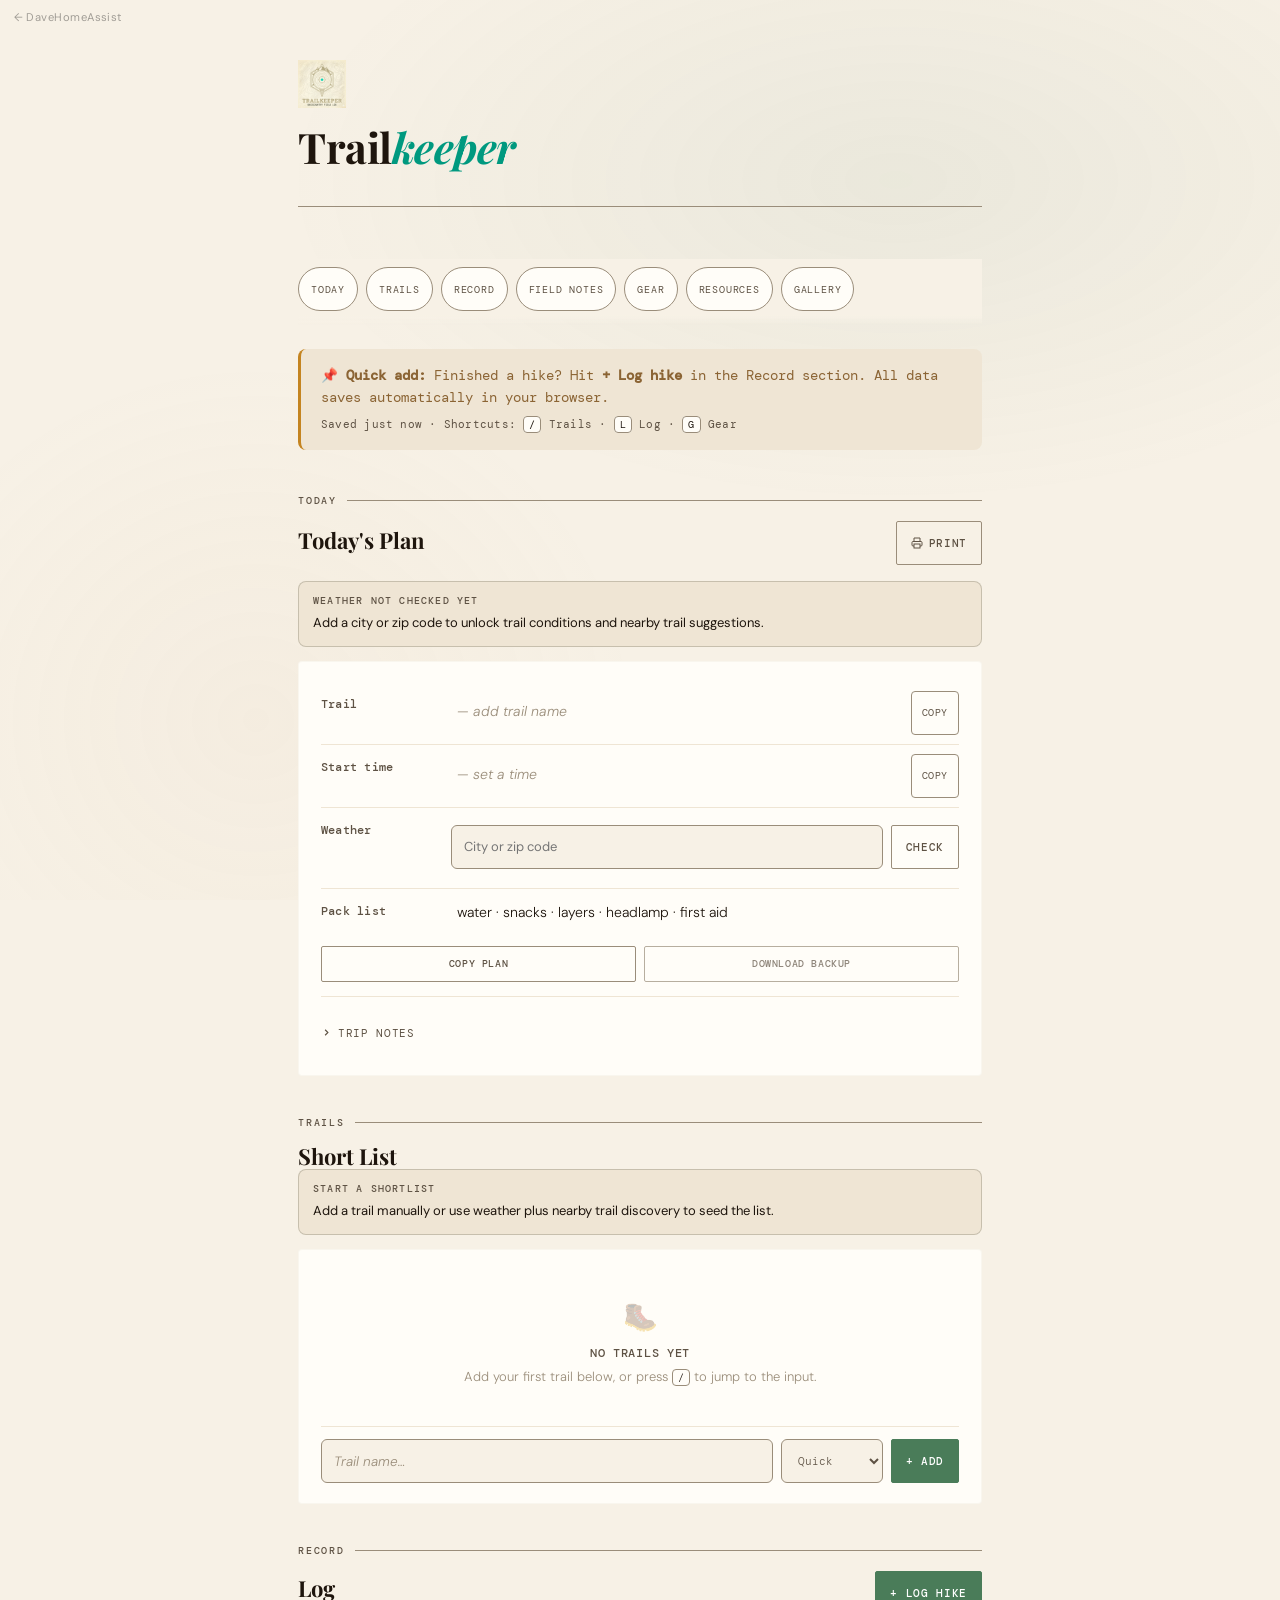
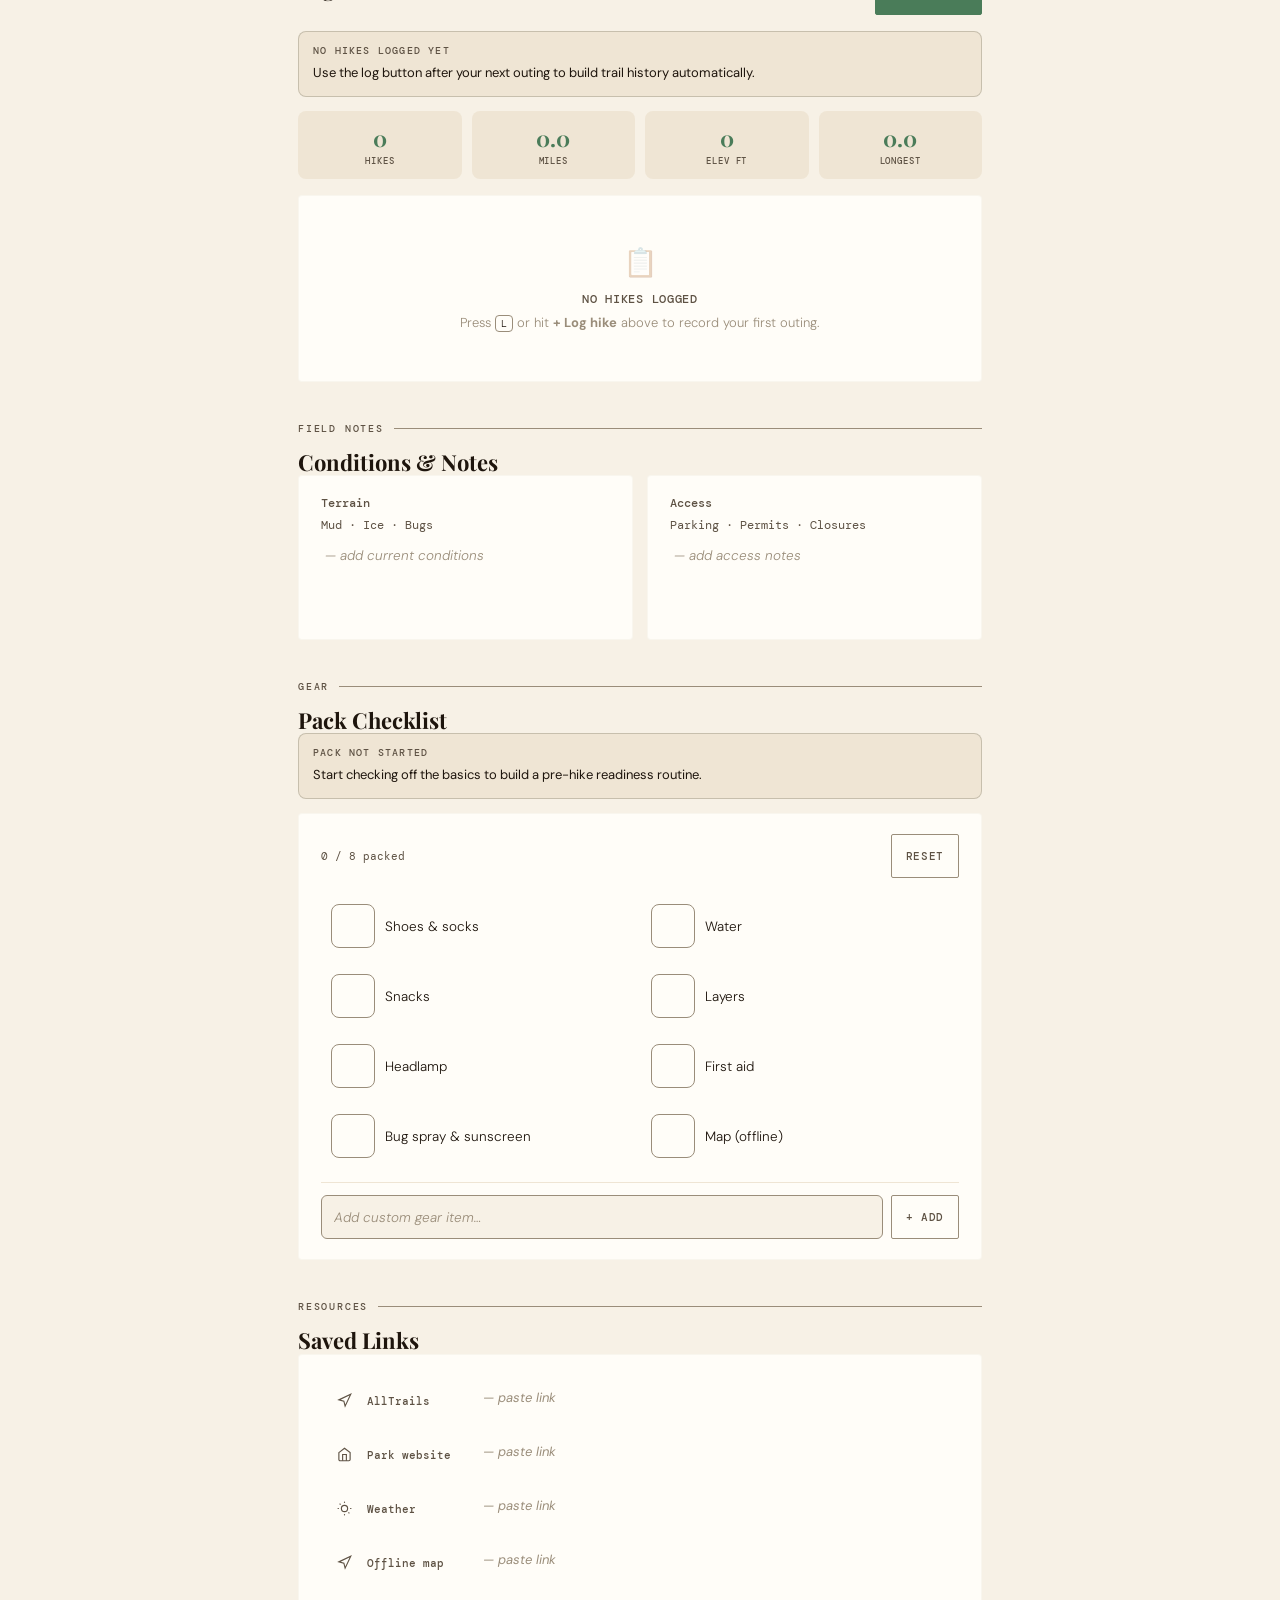
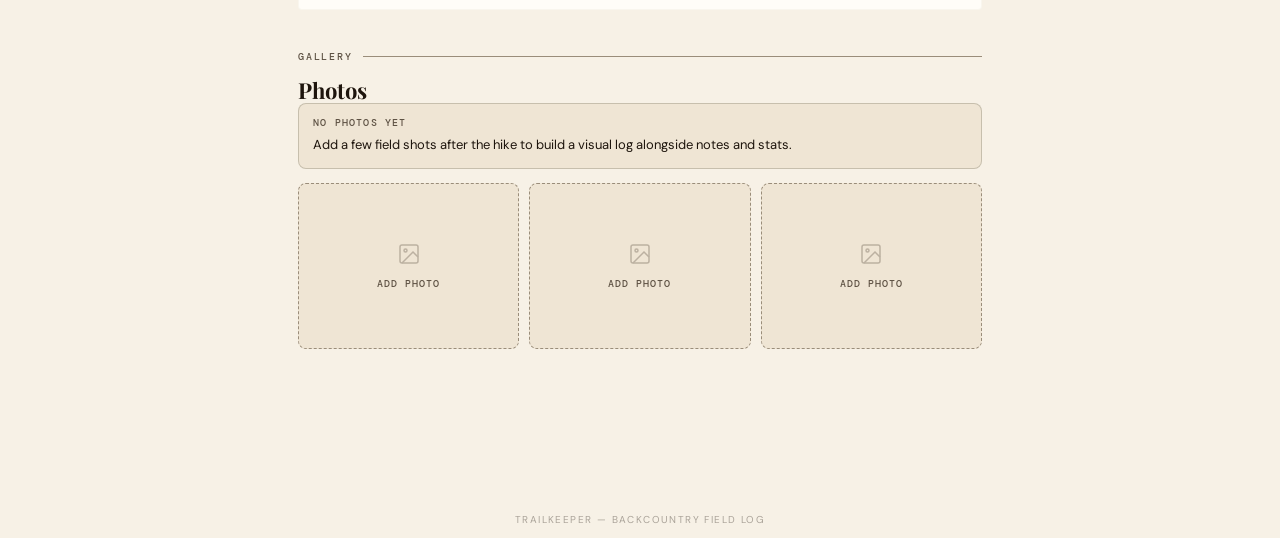
==== commit c753f546: "Add Trailkeeper adaptive state UX and undo recovery" ====
--- a/index.html
+++ b/index.html
@@ -4,6 +4,8 @@
 <meta charset="UTF-8">
 <meta name="viewport" content="width=device-width, initial-scale=1.0">
 <title>Trailkeeper</title>
+<link rel="icon" type="image/svg+xml" href="images/favicon.svg">
+<link rel="icon" href="images/tk.png" type="image/png">
 <link rel="manifest" href="manifest.json">
 <meta name="theme-color" content="#0a0e0c">
 <meta name="apple-mobile-web-app-capable" content="yes">
--- a/shared.css
+++ b/shared.css
@@ -398,6 +398,24 @@
 .enrich-refresh:hover { color: var(--fern); }
 .enrich-refresh:focus-visible { outline: 2px solid var(--fern); outline-offset: 2px; }
 .enrich-refresh:disabled { opacity: 0.5; cursor: not-allowed; }
+.enrich-clear {
+  background: none;
+  border: none;
+  cursor: pointer;
+  color: var(--mist);
+  font-size: 12px;
+  padding: 4px;
+  border-radius: 3px;
+  min-width: 32px;
+  min-height: 32px;
+  display: inline-flex;
+  align-items: center;
+  justify-content: center;
+  transition: color 0.15s, background 0.15s;
+  flex-shrink: 0;
+}
+.enrich-clear:hover { color: var(--danger); background: var(--soft-danger-bg); }
+.enrich-clear:focus-visible { outline: 2px solid var(--fern); outline-offset: 2px; }
 .enrich-advisory {
   font-family: 'DM Mono', monospace;
   font-size: 10.5px;
@@ -494,6 +512,36 @@
   padding: 1px 5px;
   background: var(--surface);
   color: var(--ink);
+}
+
+.section-state {
+  margin: 0 0 14px;
+  padding: 12px 14px;
+  border-radius: 8px;
+  border: 1px solid var(--mist);
+  background: var(--cream);
+  animation: fadeIn 0.2s ease;
+}
+.section-state.is-empty { border-color: rgba(138,132,112,0.4); }
+.section-state.is-active { border-color: rgba(232,168,68,0.4); background: rgba(232,168,68,0.08); }
+.section-state.is-complete { border-color: rgba(109,184,127,0.45); background: rgba(109,184,127,0.08); }
+.section-state.is-error { border-color: rgba(196,92,42,0.45); background: rgba(196,92,42,0.1); }
+.section-state-title {
+  font-family: 'DM Mono', monospace;
+  font-size: 10px;
+  font-weight: 500;
+  letter-spacing: 0.12em;
+  text-transform: uppercase;
+  color: var(--stone);
+  margin-bottom: 6px;
+}
+.section-state-text {
+  font-size: 13px;
+  line-height: 1.6;
+  color: var(--ink);
+}
+.global-state {
+  margin-bottom: 28px;
 }
 
 /* ── COPY BUTTON ── */
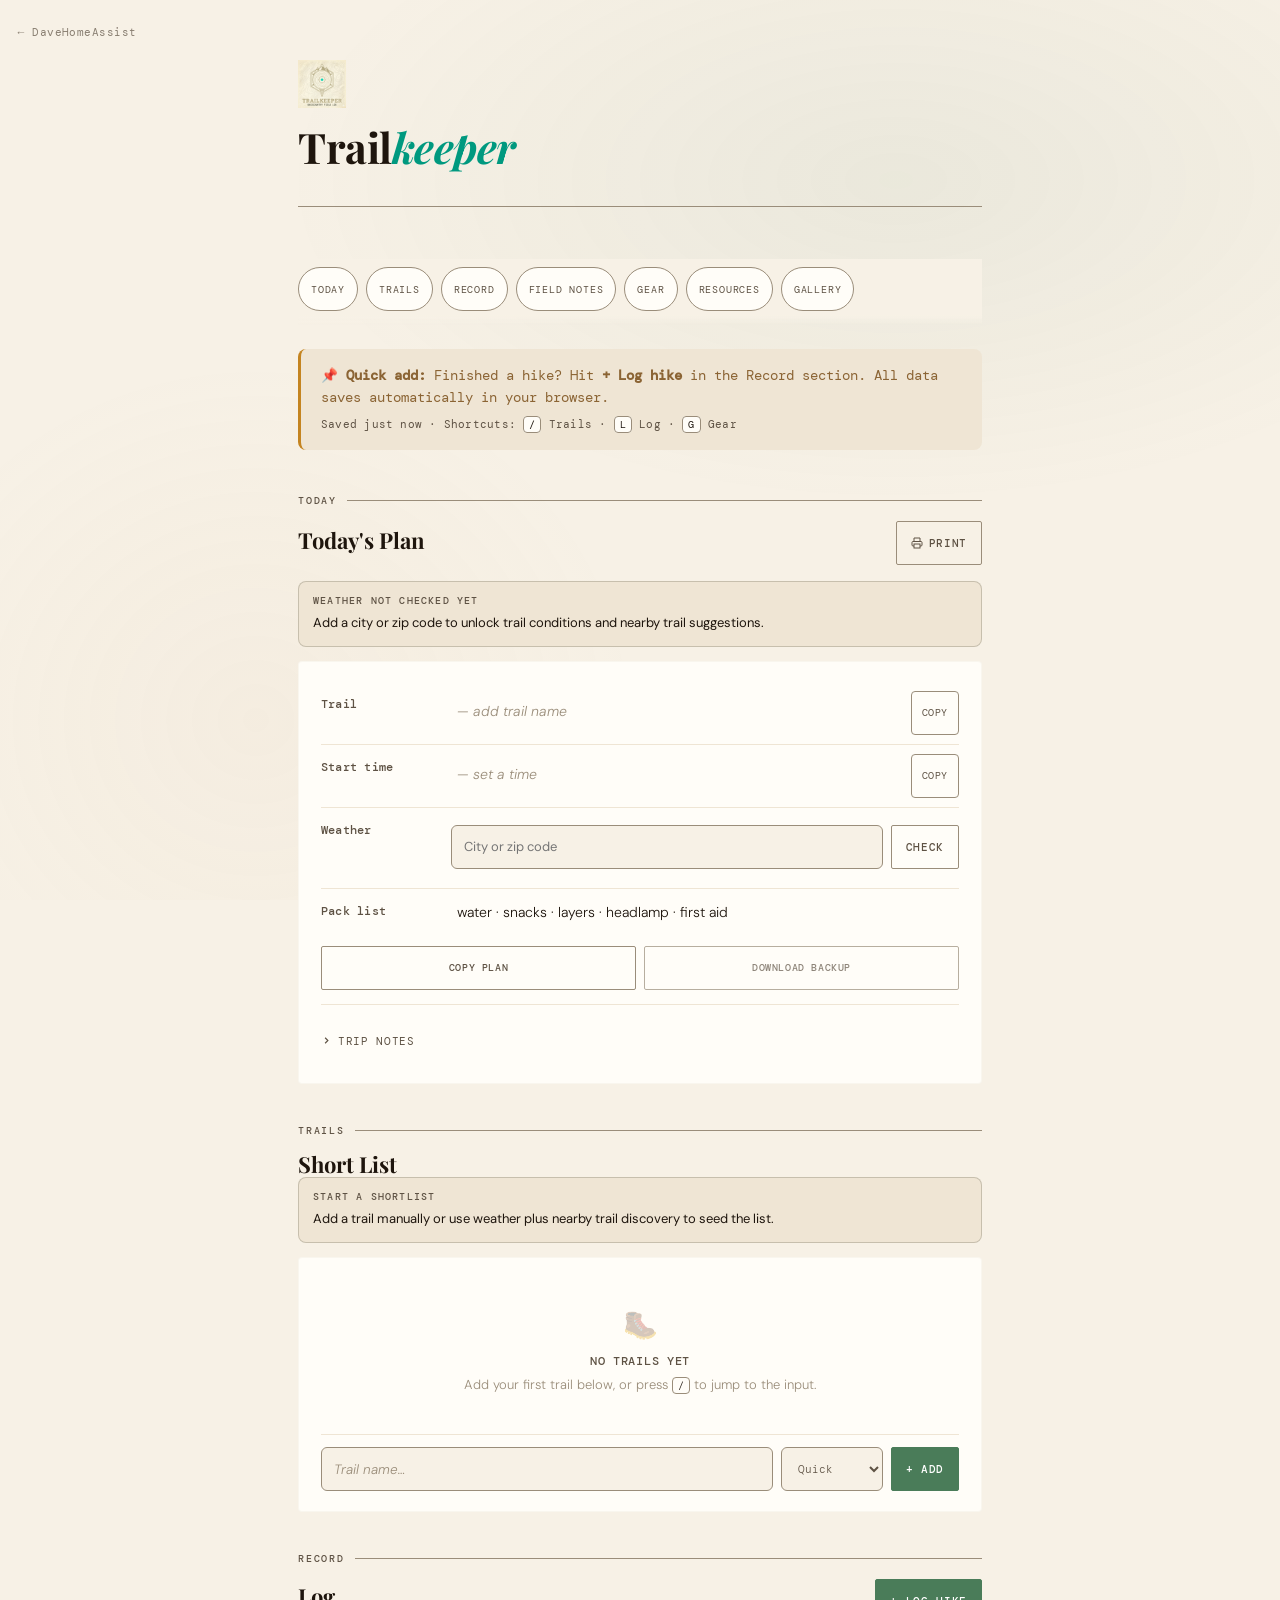
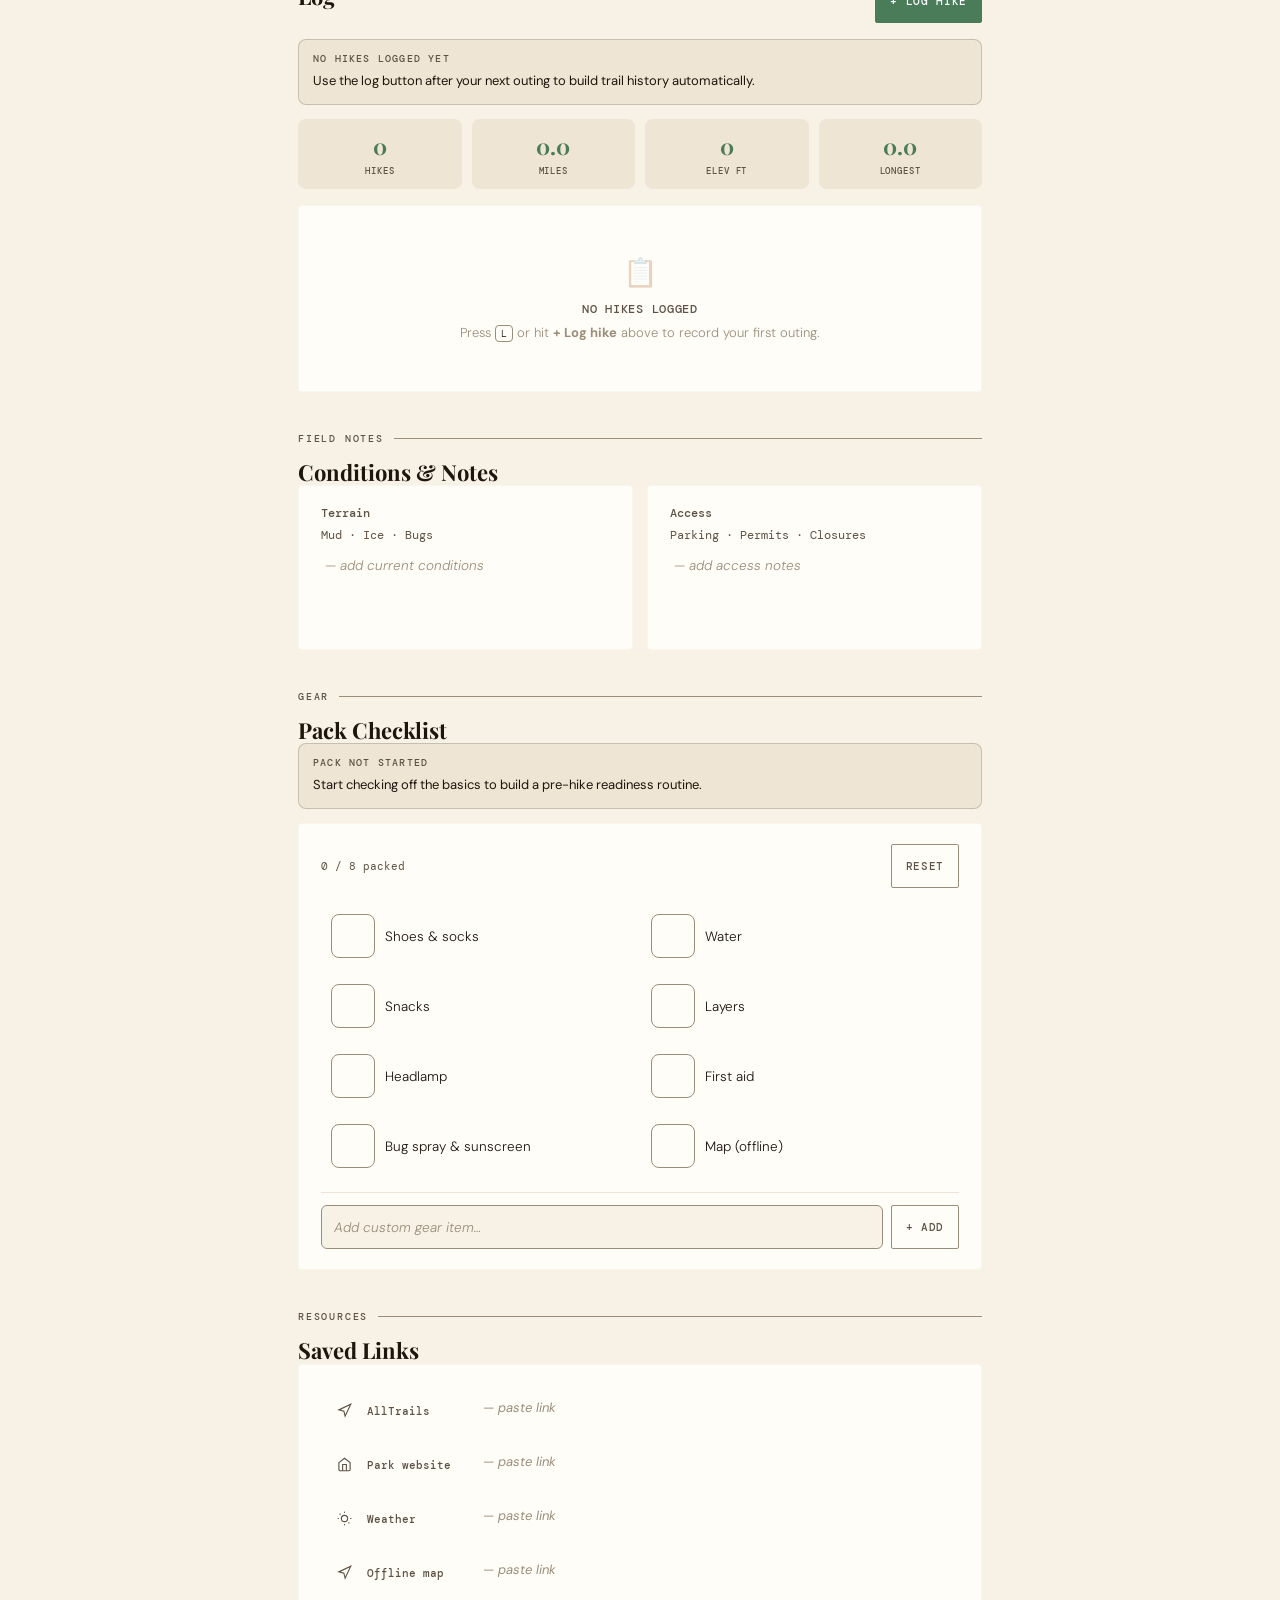
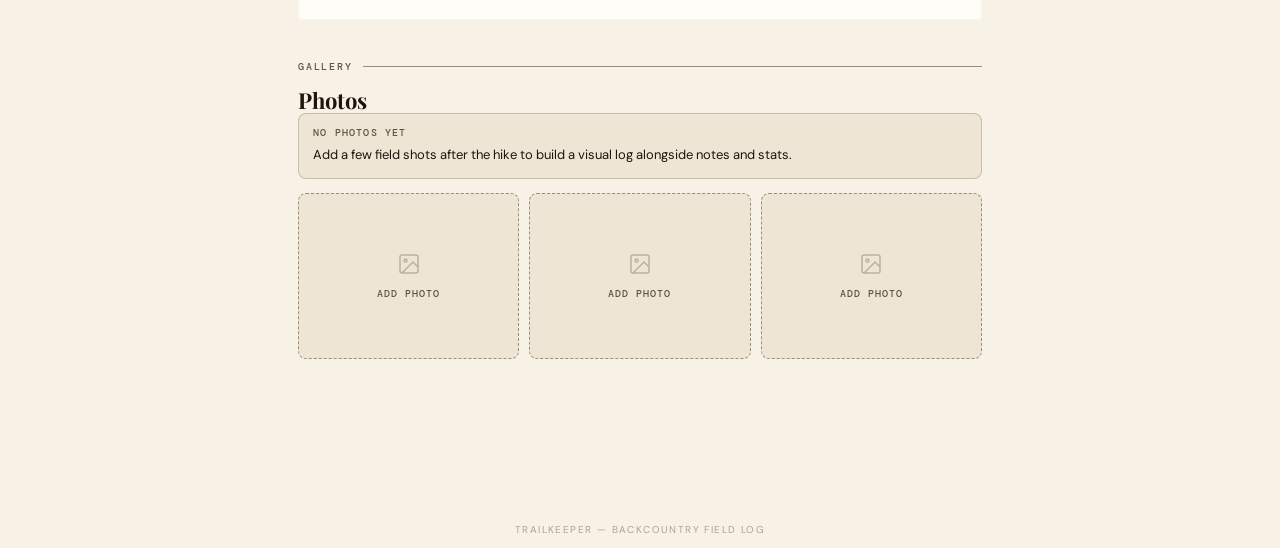
==== commit c8ceb7c1: "chore(a11y): three-pass accessibility and semantic HTML audit Pass 1: fix outline:none focus-ring bu" ====
--- a/index.html
+++ b/index.html
@@ -4,40 +4,31 @@
 <meta charset="UTF-8">
 <meta name="viewport" content="width=device-width, initial-scale=1.0">
 <title>Trailkeeper</title>
-<link rel="icon" type="image/svg+xml" href="images/favicon.svg">
-<link rel="icon" href="images/tk.png" type="image/png">
+<meta name="application-name" content="Trailkeeper">
+<link rel="icon" type="image/svg+xml" href="assets/icons/favicon/favicon.svg">
+<link rel="icon" href="assets/icons/favicon/favicon.png" type="image/png" sizes="2048x2048">
 <link rel="manifest" href="manifest.json">
 <meta name="theme-color" content="#0a0e0c">
 <meta name="apple-mobile-web-app-capable" content="yes">
 <meta name="apple-mobile-web-app-status-bar-style" content="black-translucent">
 <meta name="apple-mobile-web-app-title" content="Trailkeeper">
-<link rel="apple-touch-icon" href="images/tk.png">
+<link rel="apple-touch-icon" href="assets/icons/favicon/apple-touch-icon.png">
 <meta property="og:title" content="Trailkeeper — Backcountry Field Log">
 <meta property="og:description" content="Local-first hiking dashboard. Plan, log, track.">
 <meta property="og:image" content="https://davehomeassist.github.io/trailkeeper/images/tk2.png">
 <meta property="og:type" content="website">
 <link href="https://fonts.googleapis.com/css2?family=Playfair+Display:ital,wght@0,400;0,700;1,400&family=DM+Mono:wght@300;400;500&family=DM+Sans:wght@300;400;500&display=swap" rel="stylesheet">
 <link rel="stylesheet" href="shared.css">
-<style>
-  /* Page-specific overrides go here */
-  a:focus-visible,
-  button:focus-visible,
-  input:focus-visible,
-  select:focus-visible,
-  textarea:focus-visible,
-  [contenteditable="true"]:focus-visible {
-    outline: 2px solid #c98d2b;
-    outline-offset: 3px;
-  }
-</style>
 </head>
 <body>
 
-<div class="toast-container" id="toastContainer" role="status" aria-live="assertive"></div>
+<a class="skip-link" href="#top">Skip to content</a>
+
+<div class="toast-container" id="toastContainer" role="status" aria-live="polite" aria-atomic="true"></div>
 
 <!-- LOG MODAL -->
-<div class="modal-backdrop" id="logModal" role="dialog" aria-modal="true" aria-labelledby="modalTitle">
-  <div class="modal">
+<div class="modal-backdrop" id="logModal">
+  <div class="modal" role="dialog" aria-modal="true" aria-labelledby="modalTitle" tabindex="-1">
     <h2 class="modal-title" id="modalTitle">Log a Hike</h2>
     <div class="modal-row">
       <div class="modal-field">
@@ -59,40 +50,34 @@
         <input class="modal-input" id="logElevation" type="number" placeholder="1200" min="0">
       </div>
     </div>
-    <div class="modal-field">
-      <label class="modal-label">Difficulty</label>
-      <div class="modal-rating" id="ratingStars" role="group" aria-label="Difficulty 1-5">
-        <button class="rating-star" data-val="1" aria-label="1 star">&#9733;</button>
-        <button class="rating-star" data-val="2" aria-label="2 stars">&#9733;</button>
-        <button class="rating-star" data-val="3" aria-label="3 stars">&#9733;</button>
-        <button class="rating-star" data-val="4" aria-label="4 stars">&#9733;</button>
-        <button class="rating-star" data-val="5" aria-label="5 stars">&#9733;</button>
-      </div>
-    </div>
+    <fieldset class="modal-field">
+      <legend class="modal-label">Difficulty</legend>
+      <div class="modal-rating" id="ratingStars">
+        <button class="rating-star" type="button" data-val="1" aria-label="1 star">&#9733;</button>
+        <button class="rating-star" type="button" data-val="2" aria-label="2 stars">&#9733;</button>
+        <button class="rating-star" type="button" data-val="3" aria-label="3 stars">&#9733;</button>
+        <button class="rating-star" type="button" data-val="4" aria-label="4 stars">&#9733;</button>
+        <button class="rating-star" type="button" data-val="5" aria-label="5 stars">&#9733;</button>
+      </div>
+    </fieldset>
     <div class="modal-field">
       <label class="modal-label" for="logNote">One sentence note</label>
       <textarea class="modal-textarea" id="logNote" placeholder="Steep switchbacks but worth it for the summit view&#8230;"></textarea>
     </div>
     <div class="modal-footer">
-      <button class="btn btn-ghost" id="logCancel">Cancel</button>
-      <button class="btn btn-primary" id="logSave">Save hike</button>
+      <button class="btn btn-ghost" id="logCancel" type="button">Cancel</button>
+      <button class="btn btn-primary" id="logSave" type="button">Save hike</button>
     </div>
   </div>
 </div>
 
-<div class="page" id="top">
-
-  <a href="https://davehomeassist.github.io/"
-     style="display:inline-flex;align-items:center;gap:.35rem;position:fixed;
-            top:.65rem;left:.85rem;z-index:100;font-size:.7rem;
-            letter-spacing:.04em;color:rgba(0,0,0,0.35);
-            text-decoration:none;transition:color .15s;"
-     onmouseover="this.style.color='currentColor'"
-     onmouseout="this.style.color='rgba(0,0,0,0.35)'">&larr; DaveHomeAssist</a>
+<main class="page" id="top" tabindex="-1">
+
+  <a class="home-link" href="https://davehomeassist.github.io/">&larr; DaveHomeAssist</a>
 
   <!-- HEADER -->
   <header class="page-header">
-    <img class="page-icon" src="images/trailkeeper-logo-light.png" alt="Trailkeeper logo" width="48" height="48">
+    <img class="page-icon" src="images/trailkeeper-logo-light.png" alt="" aria-hidden="true" width="48" height="48">
     <h1 class="page-title">Trail<span>keeper</span></h1>
   </header>
 
@@ -117,8 +102,8 @@
     <div class="section-label">Today</div>
     <div class="section-header">
       <h2 class="section-title">Today's Plan</h2>
-      <button class="btn btn-ghost" onclick="window.print()" aria-label="Print today's plan">
-        <svg width="12" height="12" viewBox="0 0 24 24" fill="none" stroke="currentColor" stroke-width="2"><polyline points="6 9 6 2 18 2 18 9"/><path d="M6 18H4a2 2 0 01-2-2v-5a2 2 0 012-2h16a2 2 0 012 2v5a2 2 0 01-2 2h-2"/><rect x="6" y="14" width="12" height="8"/></svg>
+      <button class="btn btn-ghost" onclick="window.print()" aria-label="Print today's plan" type="button">
+        <svg width="12" height="12" viewBox="0 0 24 24" fill="none" stroke="currentColor" stroke-width="2" aria-hidden="true" focusable="false"><polyline points="6 9 6 2 18 2 18 9"/><path d="M6 18H4a2 2 0 01-2-2v-5a2 2 0 012-2h16a2 2 0 012 2v5a2 2 0 01-2 2h-2"/><rect x="6" y="14" width="12" height="8"/></svg>
         Print
       </button>
     </div>
@@ -127,15 +112,15 @@
         <div class="field">
           <span class="field-key">Trail</span>
           <div class="field-value-row">
-            <div class="field-editable" id="planTrail" contenteditable="true" role="textbox" aria-label="Trail name" data-placeholder="— add trail name" data-key="planTrail"></div>
-            <button class="copy-btn" data-copy-from="planTrail" aria-label="Copy trail name">Copy</button>
+            <div class="field-editable" id="planTrail" contenteditable="plaintext-only" role="textbox" aria-label="Trail name" data-placeholder="— add trail name" data-key="planTrail"></div>
+            <button class="copy-btn" data-copy-from="planTrail" aria-label="Copy trail name" type="button">Copy</button>
           </div>
         </div>
         <div class="field">
           <span class="field-key">Start time</span>
           <div class="field-value-row">
-            <div class="field-editable" id="planTime" contenteditable="true" role="textbox" aria-label="Start time" data-placeholder="— set a time" data-key="planTime"></div>
-            <button class="copy-btn" data-copy-from="planTime" aria-label="Copy start time">Copy</button>
+            <div class="field-editable" id="planTime" contenteditable="plaintext-only" role="textbox" aria-label="Start time" data-placeholder="— set a time" data-key="planTime"></div>
+            <button class="copy-btn" data-copy-from="planTime" aria-label="Copy start time" type="button">Copy</button>
           </div>
         </div>
         <div class="field">
@@ -143,7 +128,7 @@
           <div class="full-width">
             <div class="weather-row">
               <input class="weather-input" id="weatherCity" type="text" placeholder="City or zip code" aria-label="City for weather forecast">
-              <button class="btn btn-ghost" id="weatherFetch">Check</button>
+              <button class="btn btn-ghost" id="weatherFetch" type="button">Check</button>
             </div>
             <div class="weather-result" id="weatherResult" role="status" aria-live="polite"></div>
             <div class="trail-discovery">
@@ -165,8 +150,8 @@
         <button id="downloadBackupBtn" type="button" class="trail-export-btn trail-export-secondary">Download backup</button>
       </div>
       <div class="section-divider">
-        <button class="trip-notes-toggle" id="notesToggle" aria-expanded="false" aria-controls="notesBody">
-          <svg width="11" height="11" viewBox="0 0 24 24" fill="none" stroke="currentColor" stroke-width="2.5"><polyline id="notesArrow" points="9 18 15 12 9 6"/></svg>
+        <button class="trip-notes-toggle" id="notesToggle" aria-expanded="false" aria-controls="notesBody" type="button">
+          <svg width="11" height="11" viewBox="0 0 24 24" fill="none" stroke="currentColor" stroke-width="2.5" aria-hidden="true" focusable="false"><polyline id="notesArrow" points="9 18 15 12 9 6"/></svg>
           Trip notes
         </button>
         <div class="trip-notes-body" id="notesBody">
@@ -190,7 +175,7 @@
           <option value="Half day">Half day</option>
           <option value="Full day">Full day</option>
         </select>
-        <button class="btn btn-primary" id="trailAdd">+ Add</button>
+        <button class="btn btn-primary" id="trailAdd" type="button">+ Add</button>
       </div>
     </div>
   </section>
@@ -200,13 +185,13 @@
     <div class="section-label">Record</div>
     <div class="section-header">
       <h2 class="section-title">Log</h2>
-      <button class="btn btn-primary" id="openLogModal">+ Log hike</button>
+      <button class="btn btn-primary" id="openLogModal" type="button">+ Log hike</button>
     </div>
     <div class="log-stats">
-      <div class="stat-card"><span class="stat-num" id="statHikes">0</span><span class="stat-label">Hikes</span></div>
-      <div class="stat-card"><span class="stat-num" id="statMiles">0</span><span class="stat-label">Miles</span></div>
-      <div class="stat-card"><span class="stat-num" id="statElev">0</span><span class="stat-label">Elev ft</span></div>
-      <div class="stat-card"><span class="stat-num" id="statLongest">0</span><span class="stat-label">Longest</span></div>
+      <dl class="stat-card"><dt class="stat-label">Hikes</dt><dd class="stat-num" id="statHikes">0</dd></dl>
+      <dl class="stat-card"><dt class="stat-label">Miles</dt><dd class="stat-num" id="statMiles">0</dd></dl>
+      <dl class="stat-card"><dt class="stat-label">Elev ft</dt><dd class="stat-num" id="statElev">0</dd></dl>
+      <dl class="stat-card"><dt class="stat-label">Longest</dt><dd class="stat-num" id="statLongest">0</dd></dl>
     </div>
     <div class="card">
       <ul class="log-entries" id="logEntries" aria-live="polite"></ul>
@@ -219,14 +204,14 @@
     <h2 class="section-title">Conditions &amp; Notes</h2>
     <div class="two-col">
       <div class="card">
-        <span class="conditions-heading">Terrain</span>
-        <div class="conditions-sublabel">Mud &middot; Ice &middot; Bugs</div>
-        <textarea class="conditions-textarea" id="condTerrain" placeholder="— add current conditions" rows="3"></textarea>
+        <label class="conditions-heading" for="condTerrain">Terrain</label>
+        <div class="conditions-sublabel" id="condTerrain-hint">Mud &middot; Ice &middot; Bugs</div>
+        <textarea class="conditions-textarea" id="condTerrain" aria-describedby="condTerrain-hint" placeholder="— add current conditions" rows="3"></textarea>
       </div>
       <div class="card">
-        <span class="conditions-heading">Access</span>
-        <div class="conditions-sublabel">Parking &middot; Permits &middot; Closures</div>
-        <textarea class="conditions-textarea" id="condAccess" placeholder="— add access notes" rows="3"></textarea>
+        <label class="conditions-heading" for="condAccess">Access</label>
+        <div class="conditions-sublabel" id="condAccess-hint">Parking &middot; Permits &middot; Closures</div>
+        <textarea class="conditions-textarea" id="condAccess" aria-describedby="condAccess-hint" placeholder="— add access notes" rows="3"></textarea>
       </div>
     </div>
   </section>
@@ -238,22 +223,22 @@
     <div class="card">
       <div class="checklist-header">
         <span class="checklist-progress" id="checkProgress" aria-live="polite">0 / 8 packed</span>
-        <button class="btn btn-ghost" id="checkReset">Reset</button>
+        <button class="btn btn-ghost" id="checkReset" type="button">Reset</button>
       </div>
       <ul class="checklist" id="checklist" aria-label="Gear checklist">
-        <li class="check-item"><input type="checkbox" aria-label="Shoes and socks"> Shoes &amp; socks</li>
-        <li class="check-item"><input type="checkbox" aria-label="Water"> Water</li>
-        <li class="check-item"><input type="checkbox" aria-label="Snacks"> Snacks</li>
-        <li class="check-item"><input type="checkbox" aria-label="Layers"> Layers</li>
-        <li class="check-item"><input type="checkbox" aria-label="Headlamp"> Headlamp</li>
-        <li class="check-item"><input type="checkbox" aria-label="First aid"> First aid</li>
-        <li class="check-item"><input type="checkbox" aria-label="Bug spray and sunscreen"> Bug spray &amp; sunscreen</li>
-        <li class="check-item"><input type="checkbox" aria-label="Offline map"> Map (offline)</li>
+        <li class="check-item"><input type="checkbox" id="gear-shoes"><label for="gear-shoes">Shoes &amp; socks</label></li>
+        <li class="check-item"><input type="checkbox" id="gear-water"><label for="gear-water">Water</label></li>
+        <li class="check-item"><input type="checkbox" id="gear-snacks"><label for="gear-snacks">Snacks</label></li>
+        <li class="check-item"><input type="checkbox" id="gear-layers"><label for="gear-layers">Layers</label></li>
+        <li class="check-item"><input type="checkbox" id="gear-headlamp"><label for="gear-headlamp">Headlamp</label></li>
+        <li class="check-item"><input type="checkbox" id="gear-first-aid"><label for="gear-first-aid">First aid</label></li>
+        <li class="check-item"><input type="checkbox" id="gear-bug-spray"><label for="gear-bug-spray">Bug spray &amp; sunscreen</label></li>
+        <li class="check-item"><input type="checkbox" id="gear-map"><label for="gear-map">Map (offline)</label></li>
       </ul>
       <div class="checklist-add">
         <label class="visually-hidden" for="gearInput">Custom gear item</label>
         <input class="checklist-add-input" id="gearInput" type="text" placeholder="Add custom gear item&#8230;">
-        <button class="btn btn-ghost" id="gearAdd">+ Add</button>
+        <button class="btn btn-ghost" id="gearAdd" type="button">+ Add</button>
       </div>
     </div>
   </section>
@@ -267,22 +252,22 @@
         <li class="link-item">
           <span class="link-icon" aria-hidden="true"><svg viewBox="0 0 24 24" fill="none" stroke="var(--stone)" stroke-width="1.8"><path d="M3 11l19-9-9 19-2-8-8-2z"/></svg></span>
           <span class="link-label">AllTrails</span>
-          <div class="link-editable" contenteditable="true" role="textbox" aria-label="AllTrails link" data-placeholder="— paste link" data-key="linkAllTrails"></div>
+          <div class="link-editable" contenteditable="plaintext-only" role="textbox" aria-label="AllTrails link" data-placeholder="— paste link" data-key="linkAllTrails"></div>
         </li>
         <li class="link-item">
           <span class="link-icon" aria-hidden="true"><svg viewBox="0 0 24 24" fill="none" stroke="var(--stone)" stroke-width="1.8"><path d="M3 9l9-7 9 7v11a2 2 0 01-2 2H5a2 2 0 01-2-2z"/><polyline points="9 22 9 12 15 12 15 22"/></svg></span>
           <span class="link-label">Park website</span>
-          <div class="link-editable" contenteditable="true" role="textbox" aria-label="Park website link" data-placeholder="— paste link" data-key="linkPark"></div>
+          <div class="link-editable" contenteditable="plaintext-only" role="textbox" aria-label="Park website link" data-placeholder="— paste link" data-key="linkPark"></div>
         </li>
         <li class="link-item">
           <span class="link-icon" aria-hidden="true"><svg viewBox="0 0 24 24" fill="none" stroke="var(--stone)" stroke-width="1.8"><circle cx="12" cy="12" r="5"/><line x1="12" y1="1" x2="12" y2="3"/><line x1="12" y1="21" x2="12" y2="23"/><line x1="4.22" y1="4.22" x2="5.64" y2="5.64"/><line x1="18.36" y1="18.36" x2="19.78" y2="19.78"/><line x1="1" y1="12" x2="3" y2="12"/><line x1="21" y1="12" x2="23" y2="12"/></svg></span>
           <span class="link-label">Weather</span>
-          <div class="link-editable" contenteditable="true" role="textbox" aria-label="Weather link" data-placeholder="— paste link" data-key="linkWeather"></div>
+          <div class="link-editable" contenteditable="plaintext-only" role="textbox" aria-label="Weather link" data-placeholder="— paste link" data-key="linkWeather"></div>
         </li>
         <li class="link-item">
           <span class="link-icon" aria-hidden="true"><svg viewBox="0 0 24 24" fill="none" stroke="var(--stone)" stroke-width="1.8"><polygon points="3 11 22 2 13 21 11 13 3 11"/></svg></span>
           <span class="link-label">Offline map</span>
-          <div class="link-editable" contenteditable="true" role="textbox" aria-label="Offline map link" data-placeholder="— paste link" data-key="linkOfflineMap"></div>
+          <div class="link-editable" contenteditable="plaintext-only" role="textbox" aria-label="Offline map link" data-placeholder="— paste link" data-key="linkOfflineMap"></div>
         </li>
       </ul>
     </div>
@@ -295,9 +280,9 @@
     <div class="photo-strip" id="photoStrip"></div>
   </section>
 
-</div>
-<footer style="text-align:center;padding:24px 0 12px;font-size:10px;letter-spacing:0.14em;opacity:0.35">
-  <a href="brand.html" style="color:inherit;text-decoration:none">TRAILKEEPER — BACKCOUNTRY FIELD LOG</a>
+  </main>
+<footer class="page-footer">
+  <a href="brand.html" aria-label="Trailkeeper brand and credits">TRAILKEEPER — BACKCOUNTRY FIELD LOG</a>
 </footer>
 <a class="back-to-top" id="backToTop" href="#top" aria-label="Back to top">Top</a>
 
@@ -318,7 +303,9 @@
 </script>
 <script>
 if ('serviceWorker' in navigator) {
-  navigator.serviceWorker.register('sw.js').catch(function() {});
+  navigator.serviceWorker.register('sw.js').catch(function(err) {
+    console.warn('Trailkeeper service worker registration failed.', err);
+  });
 }
 </script>
 </body>
--- a/shared.css
+++ b/shared.css
@@ -32,9 +32,18 @@
   --radius-sm: 2px;
   --radius-md: 4px;
   --radius-lg: 6px;
+  --z-content: 1;
+  --z-scroll-fade: 2;
+  --z-nav: 10;
+  --z-home-link: 50;
+  --z-modal: 100;
+  --z-back-to-top: 180;
+  --z-toast: 200;
+  --z-skip-link: 220;
 }
 
 *, *::before, *::after { box-sizing: border-box; margin: 0; padding: 0; }
+fieldset { border: none; padding: 0; min-width: 0; }
 
 @media (prefers-reduced-motion: reduce) {
   *, *::before, *::after {
@@ -44,7 +53,9 @@
   }
 }
 
-html { scroll-behavior: smooth; }
+@media (prefers-reduced-motion: no-preference) {
+  html { scroll-behavior: smooth; }
+}
 body { background: var(--paper); color: var(--ink); font-family: 'DM Sans', sans-serif; min-height: 100vh; }
 
 body::before {
@@ -58,7 +69,7 @@
   z-index: 0;
 }
 
-.page { max-width: 780px; margin: 0 auto; padding: 60px 48px 100px; position: relative; z-index: 1; }
+.page { max-width: 780px; margin: 0 auto; padding: 60px 48px 100px; position: relative; z-index: var(--z-content); }
 
 @keyframes settle { from { transform: translateY(-8px); opacity: 0; } to { transform: translateY(0); opacity: 1; } }
 @keyframes rise   { from { transform: translateY(12px); opacity: 0; } to { transform: translateY(0); opacity: 1; } }
@@ -71,6 +82,37 @@
 .page-icon svg { width: 48px; height: 48px; }
 .page-title { font-family: 'Playfair Display', serif; font-size: 42px; font-weight: 700; letter-spacing: -0.5px; line-height: 1.1; color: var(--ink); animation: settle 0.6s 0.08s ease both; }
 .page-title span { color: var(--fern); font-style: italic; }
+
+.skip-link {
+  position: fixed;
+  top: 12px;
+  left: 12px;
+  z-index: var(--z-skip-link);
+  display: inline-flex;
+  align-items: center;
+  min-height: 44px;
+  padding: 0 10px;
+  border: 1px solid var(--fern);
+  border-radius: var(--radius-sm);
+  background: var(--surface);
+  color: var(--fern);
+  font-family: 'DM Mono', monospace;
+  font-size: 10px;
+  letter-spacing: 0.08em;
+  text-decoration: none;
+  text-transform: uppercase;
+  opacity: 0;
+  pointer-events: none;
+  transform: translateY(-180%);
+  transition: opacity 0.18s ease, transform 0.18s ease;
+}
+.skip-link:focus,
+.skip-link:focus-visible {
+  opacity: 1;
+  pointer-events: auto;
+  transform: translateY(0);
+  outline: none;
+}
 
 /* ── CALLOUT ── */
 .callout { background: var(--cream); border-left: 3px solid var(--amber); border-radius: 8px; padding: 16px 20px; margin-bottom: 44px; font-size: 13.5px; color: var(--bark); font-family: 'DM Mono', monospace; line-height: 1.6; animation: settle 0.6s 0.15s ease both; }
@@ -95,6 +137,19 @@
 .field-key { font-family: 'DM Mono', monospace; font-size: 11.5px; font-weight: 500; color: var(--stone); letter-spacing: 0.02em; padding-top: 6px; }
 .field-editable { font-size: 14px; color: var(--ink); font-weight: 300; line-height: 1.5; border: none; outline: none; background: transparent; width: 100%; font-family: 'DM Sans', sans-serif; padding: 4px 6px; border-radius: 4px; transition: background 0.15s; min-height: 32px; }
 .field-editable:focus { background: var(--cream); }
+.field-editable:focus-visible,
+.link-editable:focus-visible,
+.conditions-textarea:focus-visible,
+.trip-notes-textarea:focus-visible,
+.modal-input:focus-visible,
+.modal-textarea:focus-visible,
+.weather-input:focus-visible,
+.trail-add-input:focus-visible,
+.trail-add-select:focus-visible,
+.checklist-add-input:focus-visible {
+  outline: 2px solid var(--fern);
+  outline-offset: 2px;
+}
 .field-editable:empty::before { content: attr(data-placeholder); color: var(--mist); font-style: italic; pointer-events: none; }
 
 /* ── BUTTONS ── */
@@ -109,6 +164,12 @@
 .btn:disabled { opacity: 0.6; cursor: not-allowed; pointer-events: none; }
 .btn:focus-visible { outline: 2px solid var(--fern); outline-offset: 2px; }
 .btn:active { transform: translateY(1px); }
+.copy-btn:focus-visible,
+.rating-star:focus-visible,
+.photo-remove:focus-visible {
+  outline: 2px solid var(--fern);
+  outline-offset: 2px;
+}
 
 /* ── TWO COL ── */
 .two-col { display: grid; grid-template-columns: 1fr 1fr; gap: 14px; }
@@ -159,6 +220,7 @@
 .check-item input[type="checkbox"]:checked::after { content: ''; position: absolute; left: 16px; top: 10px; width: 10px; height: 18px; border: 3px solid white; border-top: none; border-left: none; transform: rotate(45deg); }
 .check-item input[type="checkbox"]:focus-visible { outline: 2px solid var(--fern); outline-offset: 2px; }
 .check-item.checked-label { color: var(--stone); text-decoration: line-through; }
+.check-item label { flex: 1; cursor: pointer; user-select: none; }
 .check-item.custom .check-delete { margin-left: auto; background: none; border: none; cursor: pointer; color: var(--mist); font-size: 13px; padding: 2px 4px; border-radius: 3px; transition: color 0.15s; min-width: 44px; min-height: 44px; display: flex; align-items: center; justify-content: center; }
 .check-item.custom .check-delete:hover { color: var(--danger); }
 .checklist-add { display: flex; gap: 8px; padding-top: 12px; border-top: 1px solid var(--cream); }
@@ -192,13 +254,13 @@
 .trail-discovery-trigger:focus-visible { outline: 2px solid var(--fern); outline-offset: 2px; }
 .trail-discovery-panel { margin-top: 10px; background: var(--cream); border-radius: 8px; padding: 12px 14px; animation: slideUp 0.2s ease; }
 .trail-discovery-header { font-family: 'DM Mono', monospace; font-size: 10px; font-weight: 500; letter-spacing: 0.1em; text-transform: uppercase; color: var(--stone); margin-bottom: 8px; }
-.trail-discovery-list { }
+.trail-discovery-list {}
 .nearby-trail-row { display: flex; align-items: center; gap: 8px; padding: 8px 4px; border-bottom: 1px solid var(--paper); }
 .nearby-trail-row:last-child { border-bottom: none; }
 .nearby-trail-meta { flex: 1; min-width: 0; }
 .nearby-trail-name { font-size: 13.5px; font-weight: 500; color: var(--ink); }
 .nearby-trail-distance { font-family: 'DM Mono', monospace; font-size: 11px; color: var(--stone); margin-top: 2px; }
-.nearby-trail-add { font-family: 'DM Mono', monospace; font-size: 10px; font-weight: 500; letter-spacing: 0.06em; text-transform: uppercase; padding: 6px 10px; border-radius: var(--radius-sm); border: 1.5px solid var(--moss); background: var(--moss); color: white; cursor: pointer; transition: all 0.15s; min-height: 36px; flex-shrink: 0; }
+.nearby-trail-add { font-family: 'DM Mono', monospace; font-size: 10px; font-weight: 500; letter-spacing: 0.06em; text-transform: uppercase; padding: 6px 10px; border-radius: var(--radius-sm); border: 1.5px solid var(--moss); background: var(--moss); color: white; cursor: pointer; transition: all 0.15s; min-height: 44px; flex-shrink: 0; }
 .nearby-trail-add:hover { background: var(--fern); border-color: var(--fern); }
 .nearby-trail-add:disabled { opacity: 0.5; cursor: default; pointer-events: none; }
 .nearby-trail-add:focus-visible { outline: 2px solid var(--fern); outline-offset: 2px; }
@@ -217,7 +279,7 @@
 
 /* ── LOG ── */
 .log-stats { display: grid; grid-template-columns: repeat(4, 1fr); gap: 10px; margin-bottom: 16px; }
-.stat-card { background: var(--cream); border-radius: 8px; padding: 12px 14px; text-align: center; }
+.stat-card { background: var(--cream); border-radius: 8px; padding: 12px 14px; text-align: center; display: flex; flex-direction: column-reverse; gap: 2px; }
 .stat-num { font-family: 'Playfair Display', serif; font-size: 22px; font-weight: 700; color: var(--moss); display: block; }
 .stat-label { font-family: 'DM Mono', monospace; font-size: 9px; font-weight: 500; letter-spacing: 0.1em; text-transform: uppercase; color: var(--stone); margin-top: 2px; display: block; }
 .log-entries { list-style: none; }
@@ -229,7 +291,7 @@
 .log-empty { color: var(--mist); font-style: italic; font-size: 13.5px; padding: 12px 0; text-align: center; }
 
 /* ── MODAL ── */
-.modal-backdrop { position: fixed; inset: 0; background: var(--modal-backdrop); z-index: 100; display: none; align-items: center; justify-content: center; padding: 24px; }
+.modal-backdrop { position: fixed; inset: 0; background: var(--modal-backdrop); z-index: var(--z-modal); display: none; align-items: center; justify-content: center; padding: 24px; }
 .modal-backdrop.open { display: flex; animation: fadeIn 0.2s ease; }
 .modal { background: var(--surface); border-radius: var(--radius-lg); padding: 32px; width: 100%; max-width: 480px; box-shadow: 0 20px 60px rgba(0,0,0,0.18); animation: slideUp 0.25s ease; }
 .modal-title { font-family: 'Playfair Display', serif; font-size: 22px; font-weight: 700; color: var(--ink); margin-bottom: 24px; }
@@ -272,8 +334,8 @@
 .photo-remove:hover { background: rgba(185,64,64,0.9); }
 
 /* ── TOAST ── */
-.toast-container { position: fixed; bottom: 24px; right: 24px; z-index: 200; display: flex; flex-direction: column; gap: 8px; }
-.toast { background: var(--ink); color: white; padding: 10px 12px; border-radius: 8px; font-family: 'DM Mono', monospace; font-size: 12px; letter-spacing: 0.04em; animation: slideUp 0.25s ease; box-shadow: 0 4px 16px rgba(0,0,0,0.2); display: flex; align-items: center; justify-content: space-between; gap: 10px; }
+.toast-container { position: fixed; bottom: 24px; right: 24px; z-index: var(--z-toast); display: flex; flex-direction: column; gap: 8px; }
+.toast { background: var(--ink); color: white; padding: 10px 12px; border-radius: 8px; font-family: 'DM Mono', monospace; font-size: 12px; letter-spacing: 0.04em; animation: slideUp 0.25s ease; box-shadow: 0 6px 18px rgba(0,0,0,0.45); display: flex; align-items: center; justify-content: space-between; gap: 10px; }
 .toast-msg { flex: 1; }
 .toast-undo { border: 1px solid rgba(255,255,255,0.36); background: transparent; color: white; border-radius: 999px; min-height: 30px; padding: 4px 10px; font-family: 'DM Mono', monospace; font-size: 10px; text-transform: uppercase; letter-spacing: 0.08em; cursor: pointer; }
 .toast-undo:hover, .toast-undo:focus-visible { border-color: white; outline: none; }
@@ -283,7 +345,7 @@
 .section-nav {
   position: sticky;
   top: 0;
-  z-index: 10;
+  z-index: var(--z-nav);
   display: flex;
   gap: var(--space-sm);
   overflow-x: auto;
@@ -308,11 +370,13 @@
   background: var(--surface);
   white-space: nowrap;
 }
-.section-nav a:hover,
+.section-nav a:hover {
+  border-color: var(--fern);
+  color: var(--fern);
+}
 .section-nav a:focus-visible {
   border-color: var(--fern);
   color: var(--fern);
-  outline: none;
 }
 .section-nav a.is-active {
   border-color: var(--fern);
@@ -387,8 +451,8 @@
   font-size: 13px;
   padding: 4px;
   border-radius: 3px;
-  min-width: 32px;
-  min-height: 32px;
+  min-width: 44px;
+  min-height: 44px;
   display: inline-flex;
   align-items: center;
   justify-content: center;
@@ -406,8 +470,8 @@
   font-size: 12px;
   padding: 4px;
   border-radius: 3px;
-  min-width: 32px;
-  min-height: 32px;
+  min-width: 44px;
+  min-height: 44px;
   display: inline-flex;
   align-items: center;
   justify-content: center;
@@ -437,8 +501,8 @@
   font-size: 12px;
   padding: 4px;
   border-radius: 4px;
-  min-width: 36px;
-  min-height: 36px;
+  min-width: 44px;
+  min-height: 44px;
   display: inline-flex;
   align-items: center;
   justify-content: center;
@@ -463,7 +527,7 @@
   bottom: 0;
   width: 28px;
   pointer-events: none;
-  z-index: 2;
+  z-index: var(--z-scroll-fade);
   opacity: 0;
   transition: opacity 0.2s;
 }
@@ -577,7 +641,8 @@
   gap: 6px;
 }
 .log-entry-header .copy-btn { opacity: 0; }
-.log-entry:hover .log-entry-header .copy-btn { opacity: 1; }
+.log-entry:hover .log-entry-header .copy-btn,
+.log-entry-header .copy-btn:focus-visible { opacity: 1; }
 
 .visually-hidden {
   position: absolute !important;
@@ -595,7 +660,7 @@
   position: fixed;
   right: 24px;
   bottom: 92px;
-  z-index: 180;
+  z-index: var(--z-back-to-top);
   border: 1px solid var(--mist);
   background: var(--surface);
   color: var(--stone);
@@ -612,11 +677,47 @@
   pointer-events: none;
   transition: opacity 0.2s, transform 0.2s;
 }
+.back-to-top:hover { border-color: var(--fern); color: var(--fern); }
 .back-to-top.visible {
   opacity: 1;
   transform: translateY(0);
   pointer-events: auto;
 }
+
+/* ── HOME LINK & FOOTER ── */
+.home-link {
+  display: inline-flex;
+  align-items: center;
+  min-height: 44px;
+  padding: 0 4px;
+  position: fixed;
+  top: 0.65rem;
+  left: 0.85rem;
+  z-index: var(--z-home-link);
+  font-family: 'DM Mono', monospace;
+  font-size: 0.7rem;
+  letter-spacing: 0.04em;
+  color: var(--stone);
+  opacity: 0.72;
+  text-decoration: none;
+  transition: color 0.15s, opacity 0.15s;
+}
+.home-link:hover,
+.home-link:focus-visible {
+  color: var(--ink);
+  opacity: 1;
+  outline: 2px solid var(--fern);
+  outline-offset: 2px;
+  border-radius: 999px;
+}
+.page-footer {
+  text-align: center;
+  padding: 24px 0 12px;
+  font-size: 10px;
+  letter-spacing: 0.14em;
+  opacity: 0.35;
+}
+.page-footer a { color: inherit; text-decoration: none; }
 
 /* ── PRINT ── */
 @media print {
@@ -639,11 +740,9 @@
   .page { padding: 52px 32px 84px; }
   .log-stats { grid-template-columns: repeat(2, 1fr); }
 }
-@media (max-width: 760px) {
+@media (max-width: 767px) {
   .page { padding: 40px 32px 80px; }
   .log-stats { grid-template-columns: repeat(2, 1fr); }
-}
-@media (max-width: 767px) {
   .trail-add-row {
     display: grid;
     grid-template-columns: 1fr 1fr;
@@ -670,6 +769,9 @@
   .section-nav { margin-left: -2px; margin-right: -2px; padding-right: 2px; }
   .toast-container { left: 12px; right: 12px; bottom: 12px; max-width: calc(100vw - 24px); }
   .back-to-top { right: 12px; bottom: 68px; }
+}
+@media (max-width: 480px) {
+  .modal { padding: 20px 16px; border-radius: var(--radius-md); }
 }
 @media (max-width: 400px) {
   .page { padding: 20px 14px 50px; }
@@ -706,7 +808,7 @@
 }
 /* ── EXPORT ── */
 .trail-export { display: flex; gap: 8px; margin-top: 10px; }
-.trail-export-btn { font-family: 'DM Mono', monospace; font-size: 10px; font-weight: 500; letter-spacing: 0.06em; text-transform: uppercase; padding: 8px 14px; border-radius: var(--radius-sm); border: 1.5px solid var(--mist); background: transparent; color: var(--stone); cursor: pointer; transition: all 0.15s; min-height: 36px; flex: 1; }
+.trail-export-btn { font-family: 'DM Mono', monospace; font-size: 10px; font-weight: 500; letter-spacing: 0.06em; text-transform: uppercase; padding: 8px 14px; border-radius: var(--radius-sm); border: 1.5px solid var(--mist); background: transparent; color: var(--stone); cursor: pointer; transition: all 0.15s; min-height: 44px; flex: 1; }
 .trail-export-btn:hover { border-color: var(--fern); color: var(--fern); background: var(--cream); }
 .trail-export-btn:focus-visible { outline: 2px solid var(--fern); outline-offset: 2px; }
 .trail-export-secondary { opacity: 0.7; }
@@ -746,7 +848,7 @@
   background: var(--paper);
   color: var(--ink);
   outline: none;
-  min-height: 38px;
+  min-height: 44px;
   transition: border-color 0.15s;
 }
 .trail-log-date:focus { border-color: var(--fern); }
@@ -767,7 +869,7 @@
   color: var(--stone);
   cursor: pointer;
   transition: all 0.15s;
-  min-height: 36px;
+  min-height: 44px;
 }
 .trail-log-condition:hover {
   border-color: var(--fern);
@@ -789,8 +891,8 @@
   background: none;
   border: none;
   padding: 4px;
-  min-width: 36px;
-  min-height: 36px;
+  min-width: 44px;
+  min-height: 44px;
   display: flex;
   align-items: center;
   justify-content: center;
@@ -825,7 +927,6 @@
 .trail-log-actions .btn {
   font-size: 10px;
   padding: 7px 14px;
-  min-height: 36px;
 }
 .trail-log-summary {
   width: 100%;
@@ -865,5 +966,7 @@
   transition: color 0.15s;
 }
 .trail-log-prompt:hover { color: var(--fern); }
-
-.toast { box-shadow: 0 6px 18px rgba(0,0,0,0.45); }
+.trail-log-star:focus-visible,
+.trail-log-condition:focus-visible { outline: 2px solid var(--fern); outline-offset: 2px; border-radius: 4px; }
+.trail-log-summary:focus-visible,
+.trail-log-prompt:focus-visible { outline: 2px solid var(--fern); outline-offset: 2px; border-radius: 3px; }
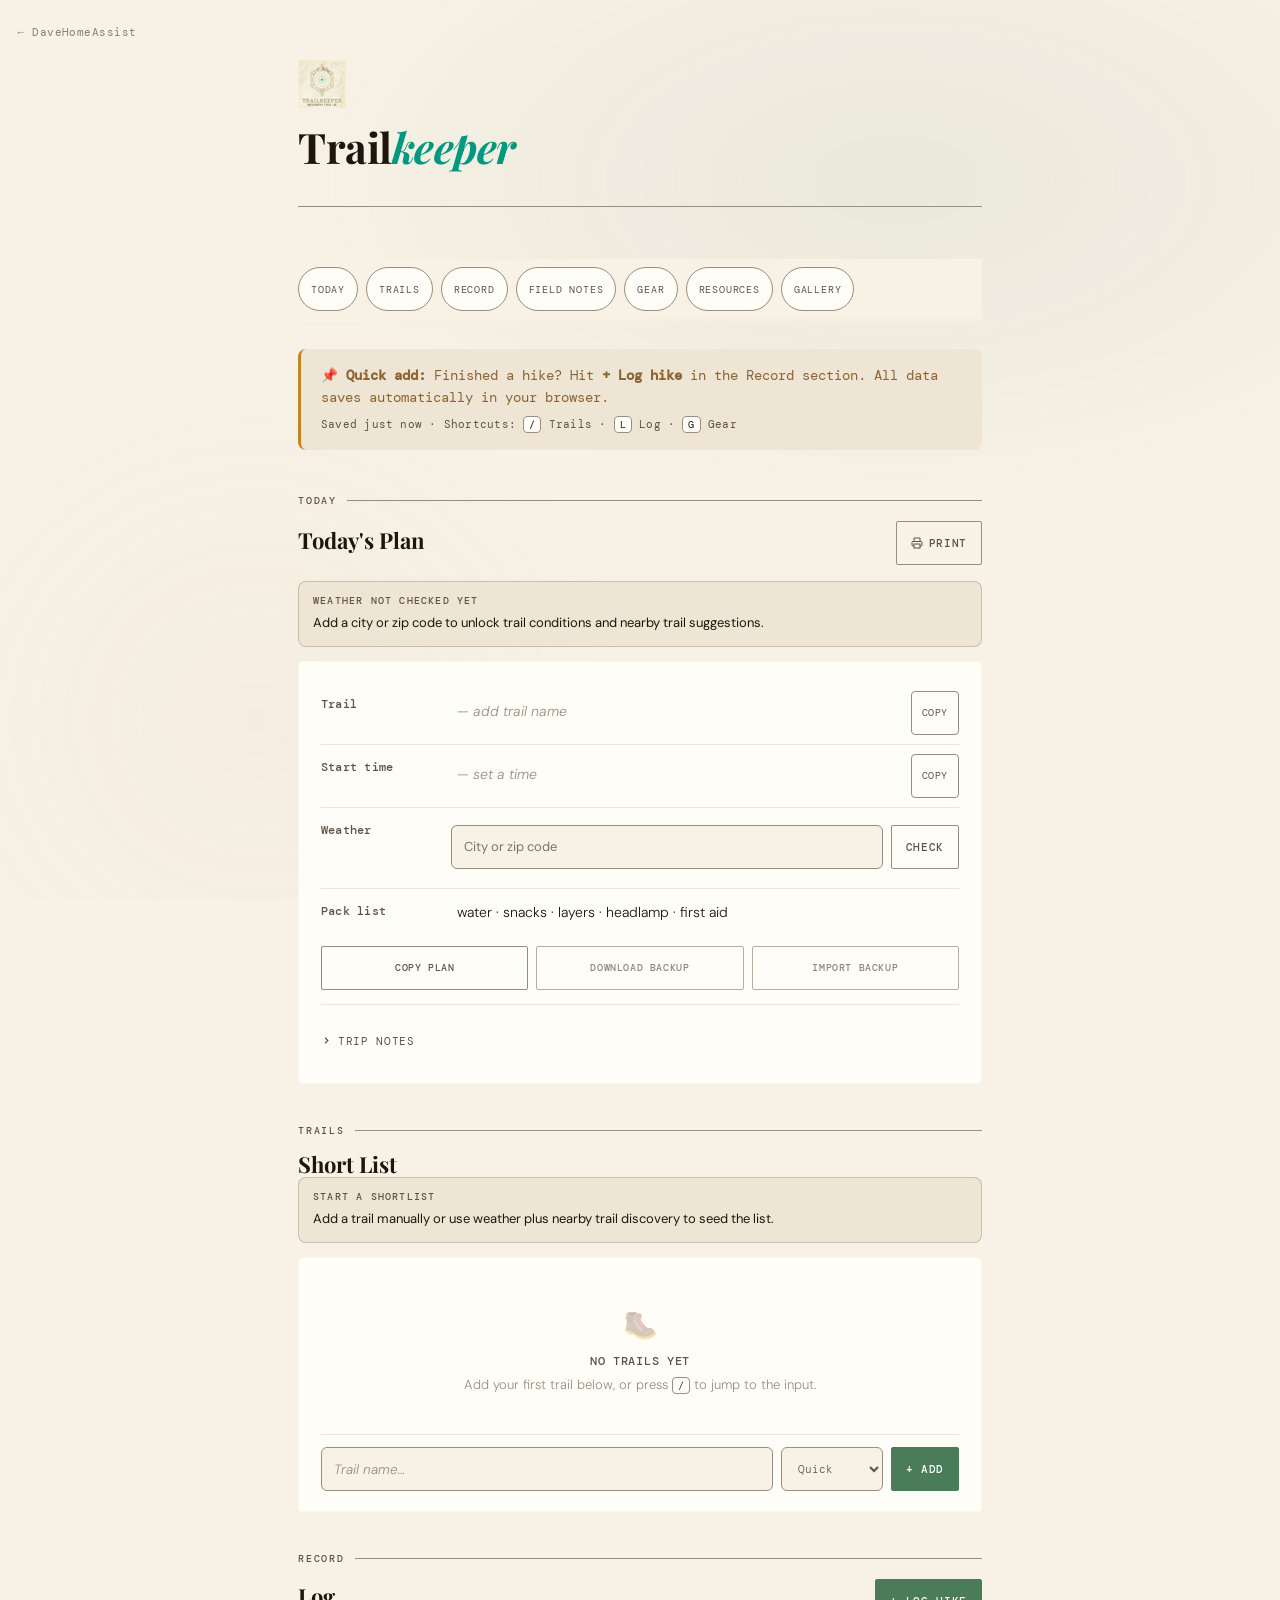
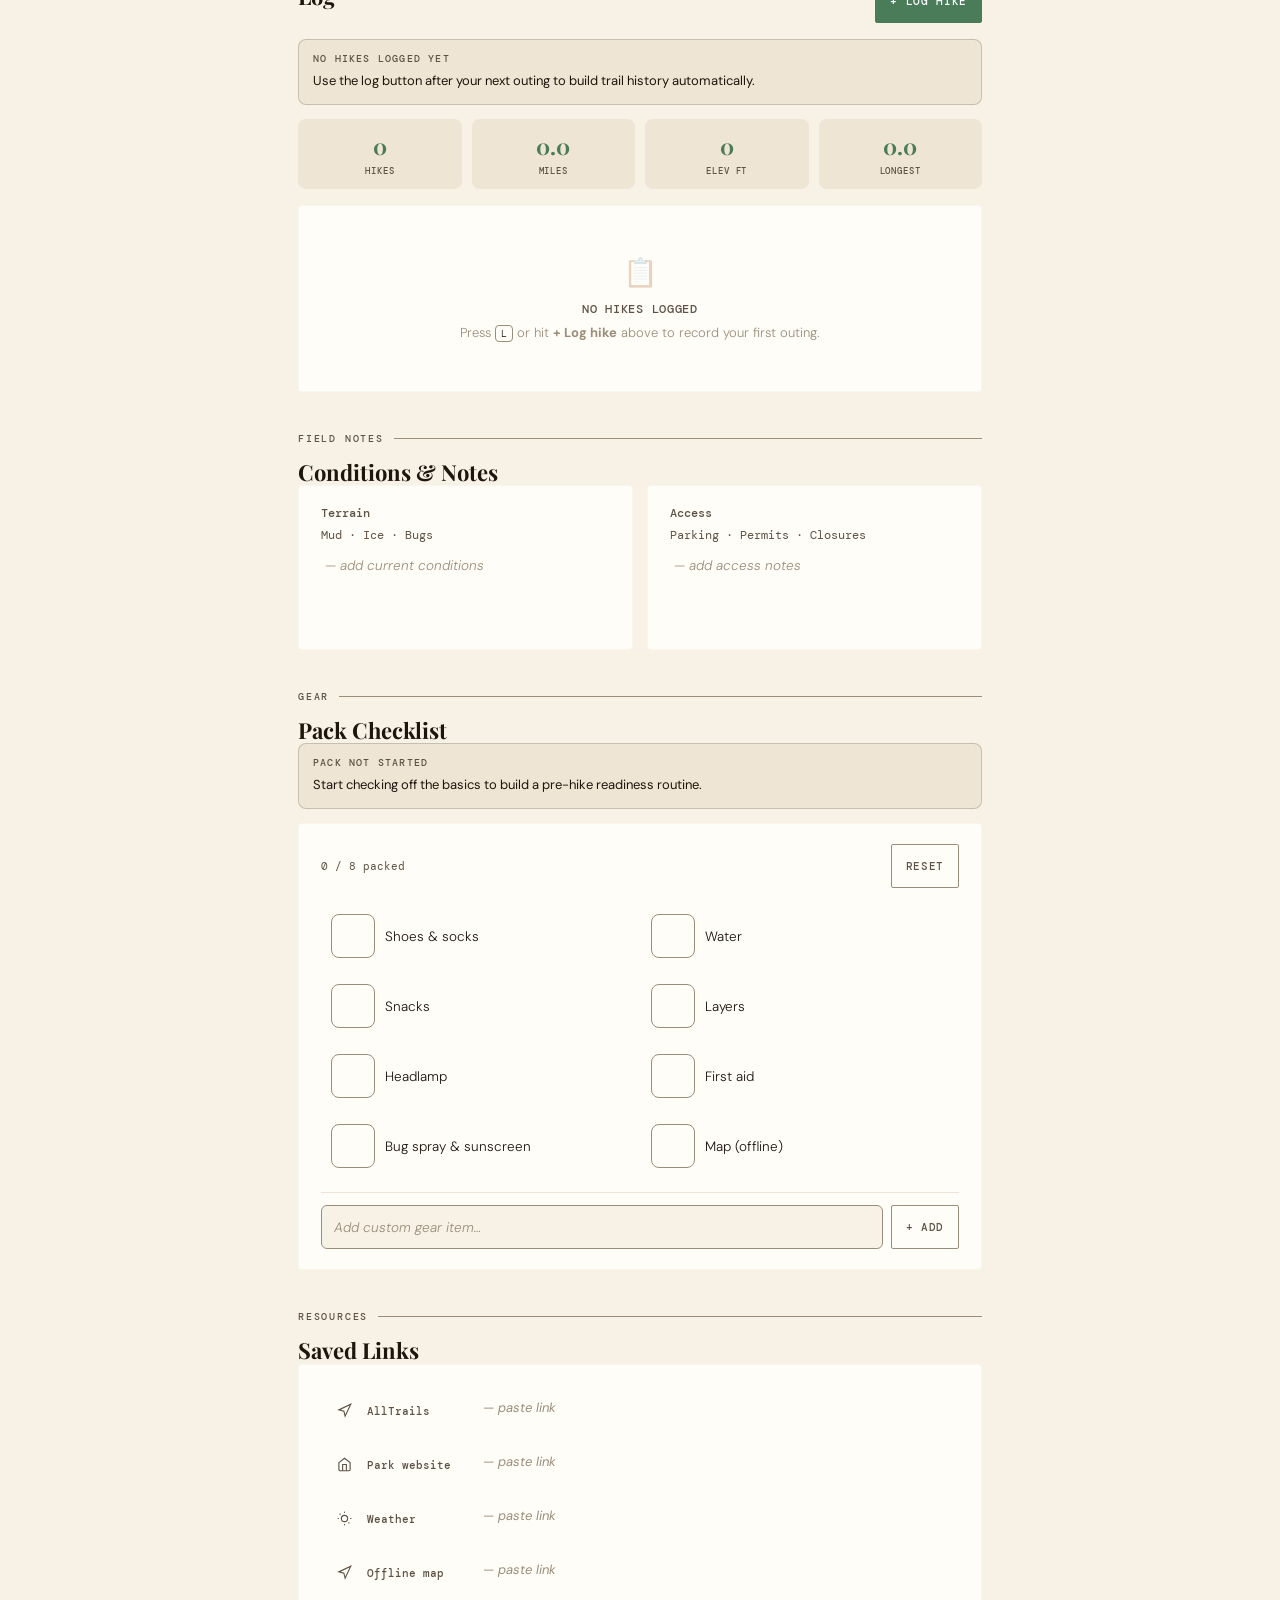
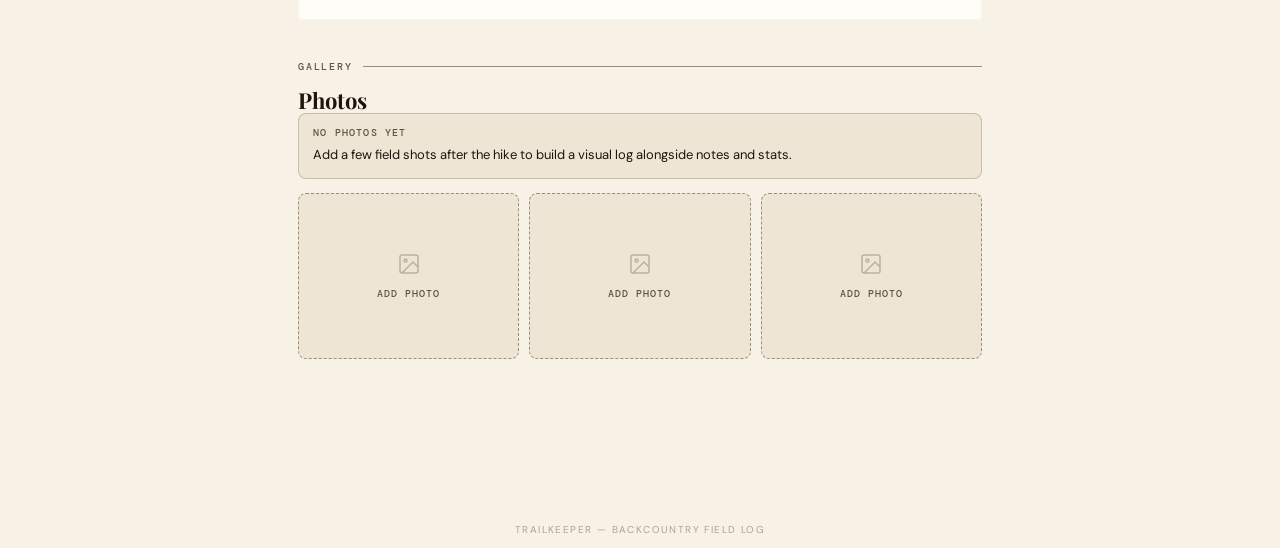
==== commit b6e9926b: "fix: harden trailkeeper quality gate" ====
--- a/index.html
+++ b/index.html
@@ -3,12 +3,14 @@
 <head>
 <meta charset="UTF-8">
 <meta name="viewport" content="width=device-width, initial-scale=1.0">
+<meta name="description" content="Local-first backcountry hiking dashboard to plan trails, log hikes, and track your outdoor adventures.">
 <title>Trailkeeper</title>
 <meta name="application-name" content="Trailkeeper">
 <link rel="icon" type="image/svg+xml" href="assets/icons/favicon/favicon.svg">
 <link rel="icon" href="assets/icons/favicon/favicon.png" type="image/png" sizes="2048x2048">
 <link rel="manifest" href="manifest.json">
 <meta name="theme-color" content="#0a0e0c">
+<meta name="mobile-web-app-capable" content="yes">
 <meta name="apple-mobile-web-app-capable" content="yes">
 <meta name="apple-mobile-web-app-status-bar-style" content="black-translucent">
 <meta name="apple-mobile-web-app-title" content="Trailkeeper">
@@ -148,6 +150,8 @@
       <div class="trail-export">
         <button id="copyPlanBtn" type="button" class="trail-export-btn">Copy plan</button>
         <button id="downloadBackupBtn" type="button" class="trail-export-btn trail-export-secondary">Download backup</button>
+        <button id="importBackupBtn" type="button" class="trail-export-btn trail-export-secondary">Import backup</button>
+        <input id="importBackupFile" type="file" accept="application/json,.json" class="trail-import-input" aria-label="Import Trailkeeper backup">
       </div>
       <div class="section-divider">
         <button class="trip-notes-toggle" id="notesToggle" aria-expanded="false" aria-controls="notesBody" type="button">
@@ -305,6 +309,11 @@
 if ('serviceWorker' in navigator) {
   navigator.serviceWorker.register('sw.js').catch(function(err) {
     console.warn('Trailkeeper service worker registration failed.', err);
+    if (window.TK && window.TK.runtimeState) {
+      window.TK.runtimeState.storageError = 'Offline support did not start. The app still works online, but refresh before relying on it in the field.';
+    }
+    if (typeof renderAdaptiveStates === 'function') renderAdaptiveStates();
+    if (typeof toast === 'function') toast('Offline support did not start', 'error');
   });
 }
 </script>
--- a/shared.css
+++ b/shared.css
@@ -240,7 +240,7 @@
 .weather-input { flex: 1; min-width: 120px; font-family: 'DM Sans', sans-serif; font-size: 13px; padding: 7px 12px; border: 1px solid var(--mist); border-radius: 6px; background: var(--paper); outline: none; transition: border-color 0.15s; min-height: 44px; color: var(--ink); }
 .weather-input:focus { border-color: var(--fern); }
 .weather-result { margin-top: 12px; padding: 12px 14px; background: var(--cream); border-radius: 8px; font-size: 13px; line-height: 1.7; display: none; }
-.weather-result.visible { display: block; animation: fadeIn 0.3s ease; }
+.weather-result.is-visible { display: block; animation: fadeIn 0.3s ease; }
 .weather-go   { color: var(--success); font-weight: 600; }
 .weather-warn { color: var(--warn); font-weight: 600; }
 .weather-no   { color: var(--danger); font-weight: 600; }
@@ -272,7 +272,7 @@
 .trip-notes-toggle { background: none; border: none; cursor: pointer; font-family: 'DM Mono', monospace; font-size: 11px; color: var(--stone); padding: 10px 0; display: flex; align-items: center; gap: 6px; transition: color 0.15s; letter-spacing: 0.06em; text-transform: uppercase; min-height: 44px; }
 .trip-notes-toggle:hover { color: var(--fern); }
 .trip-notes-body { display: none; margin-top: 12px; padding-top: 12px; border-top: 1px solid var(--cream); }
-.trip-notes-body.open { display: block; animation: slideUp 0.2s ease; }
+.trip-notes-body.is-open { display: block; animation: slideUp 0.2s ease; }
 .trip-notes-textarea { width: 100%; font-family: 'DM Sans', sans-serif; font-size: 13.5px; font-weight: 300; color: var(--ink); border: none; outline: none; background: transparent; resize: none; line-height: 1.7; min-height: 80px; padding: 4px; border-radius: 3px; transition: background 0.15s; }
 .trip-notes-textarea:focus { background: var(--cream); }
 .trip-notes-textarea::placeholder { color: var(--mist); font-style: italic; }
@@ -292,7 +292,7 @@
 
 /* ── MODAL ── */
 .modal-backdrop { position: fixed; inset: 0; background: var(--modal-backdrop); z-index: var(--z-modal); display: none; align-items: center; justify-content: center; padding: 24px; }
-.modal-backdrop.open { display: flex; animation: fadeIn 0.2s ease; }
+.modal-backdrop.is-open { display: flex; animation: fadeIn 0.2s ease; }
 .modal { background: var(--surface); border-radius: var(--radius-lg); padding: 32px; width: 100%; max-width: 480px; box-shadow: 0 20px 60px rgba(0,0,0,0.18); animation: slideUp 0.25s ease; }
 .modal-title { font-family: 'Playfair Display', serif; font-size: 22px; font-weight: 700; color: var(--ink); margin-bottom: 24px; }
 .modal-field { margin-bottom: 16px; }
@@ -304,7 +304,7 @@
 .modal-footer { display: flex; gap: 10px; justify-content: flex-end; margin-top: 24px; }
 .modal-rating { display: flex; gap: 4px; }
 .rating-star { font-size: 22px; cursor: pointer; color: var(--mist); background: none; border: none; padding: 4px; min-width: 44px; min-height: 44px; display: flex; align-items: center; justify-content: center; border-radius: 4px; transition: color 0.1s, transform 0.1s; }
-.rating-star:hover, .rating-star.active { color: var(--amber); transform: scale(1.2); }
+.rating-star:hover, .rating-star.is-active { color: var(--amber); transform: scale(1.2); }
 
 /* ── LINKS ── */
 .links-list { list-style: none; display: grid; gap: 2px; }
@@ -678,7 +678,7 @@
   transition: opacity 0.2s, transform 0.2s;
 }
 .back-to-top:hover { border-color: var(--fern); color: var(--fern); }
-.back-to-top.visible {
+.back-to-top.is-visible {
   opacity: 1;
   transform: translateY(0);
   pointer-events: auto;
@@ -812,6 +812,7 @@
 .trail-export-btn:hover { border-color: var(--fern); color: var(--fern); background: var(--cream); }
 .trail-export-btn:focus-visible { outline: 2px solid var(--fern); outline-offset: 2px; }
 .trail-export-secondary { opacity: 0.7; }
+.trail-import-input { position: absolute; width: 1px; height: 1px; padding: 0; margin: -1px; overflow: hidden; clip: rect(0, 0, 0, 0); white-space: nowrap; border: 0; }
 
 /* ── TRAIL LOG ── */
 .trail-log-form {
@@ -875,7 +876,7 @@
   border-color: var(--fern);
   color: var(--fern);
 }
-.trail-log-condition.active {
+.trail-log-condition.is-active {
   border-color: var(--fern);
   background: var(--fern);
   color: white;
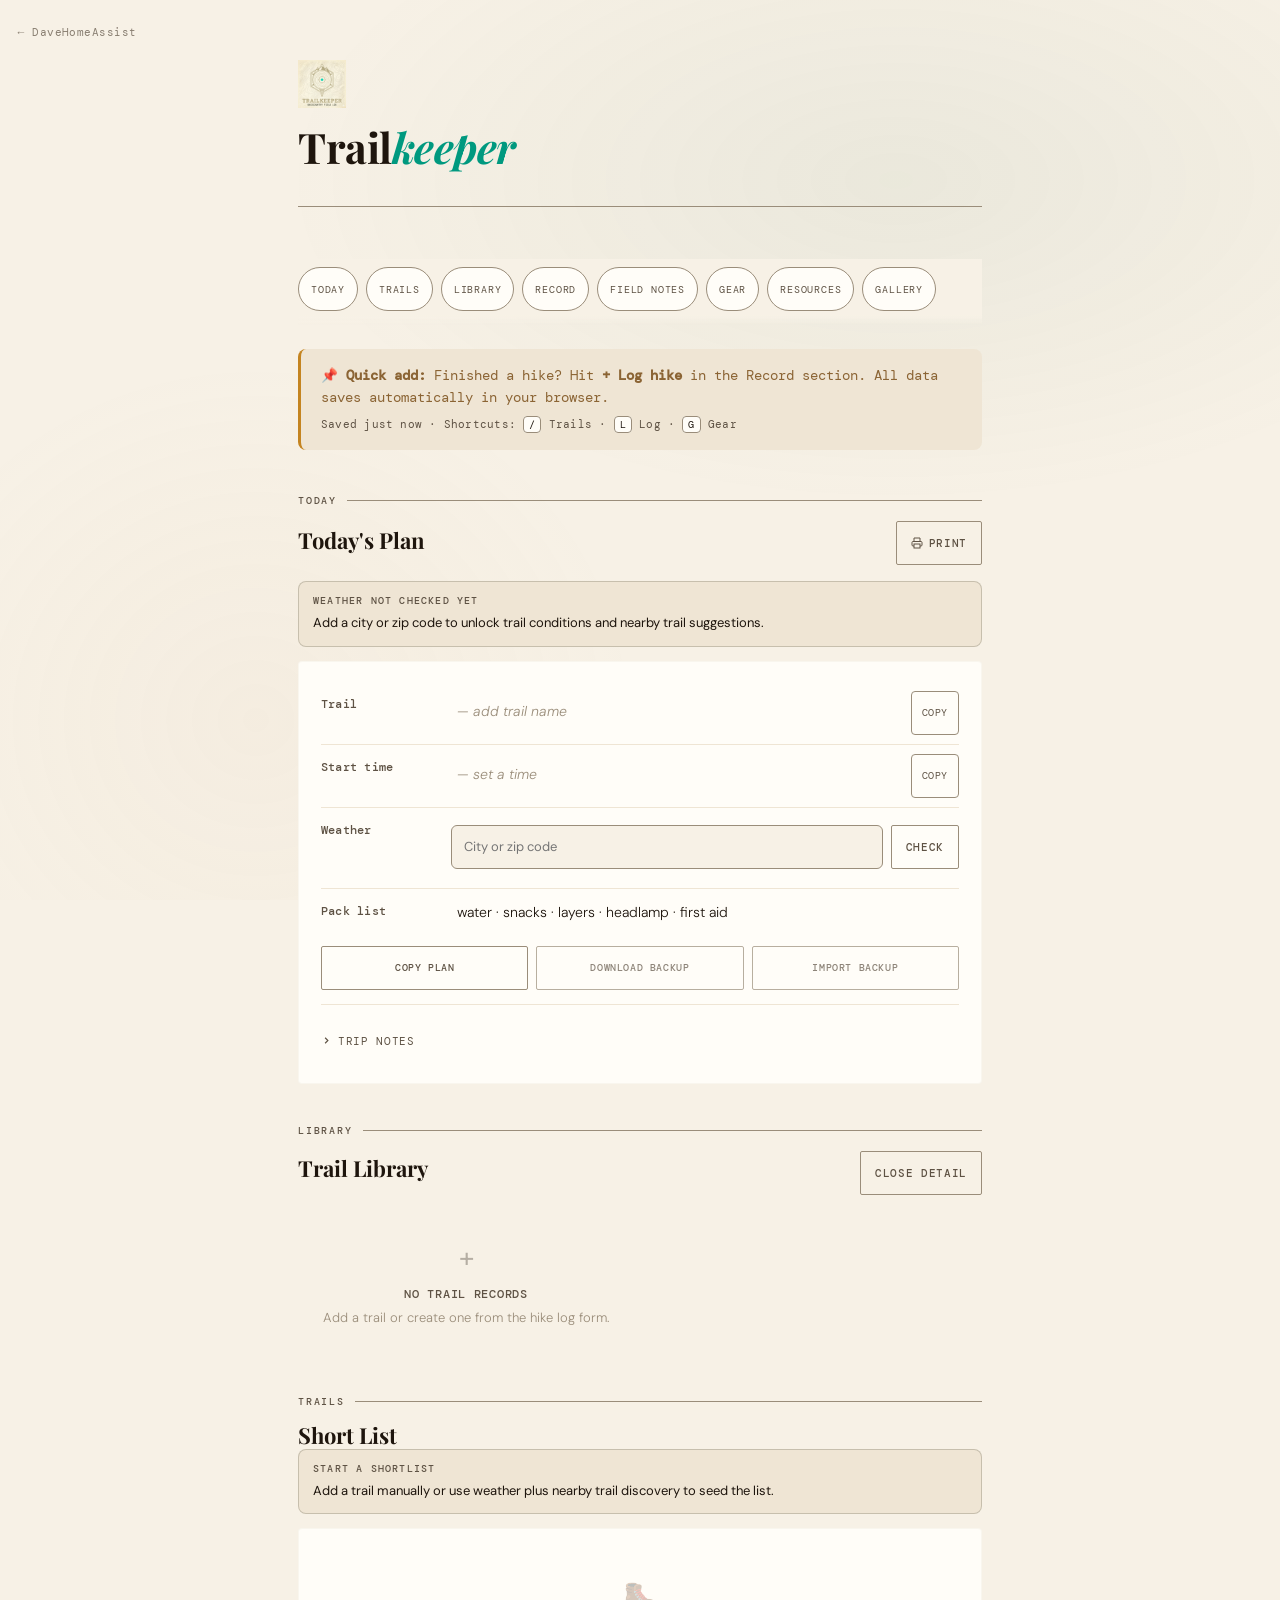
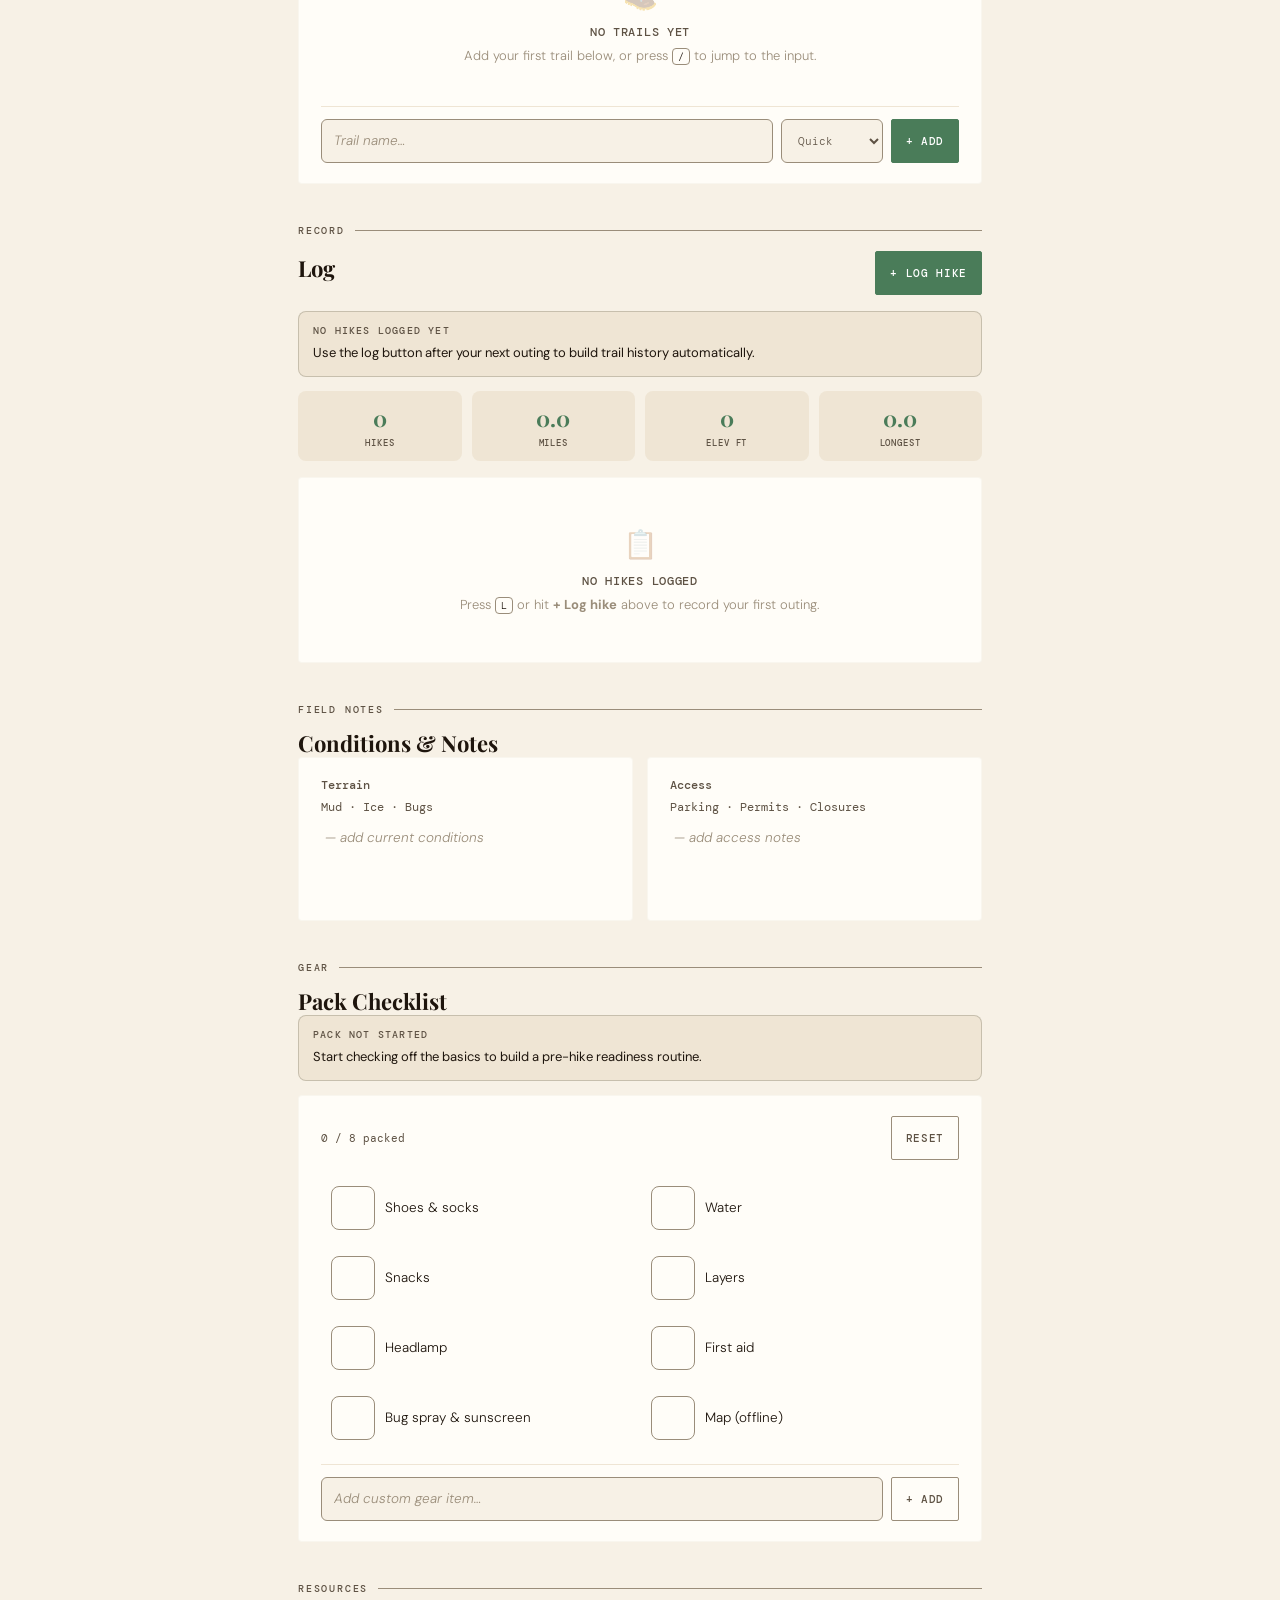
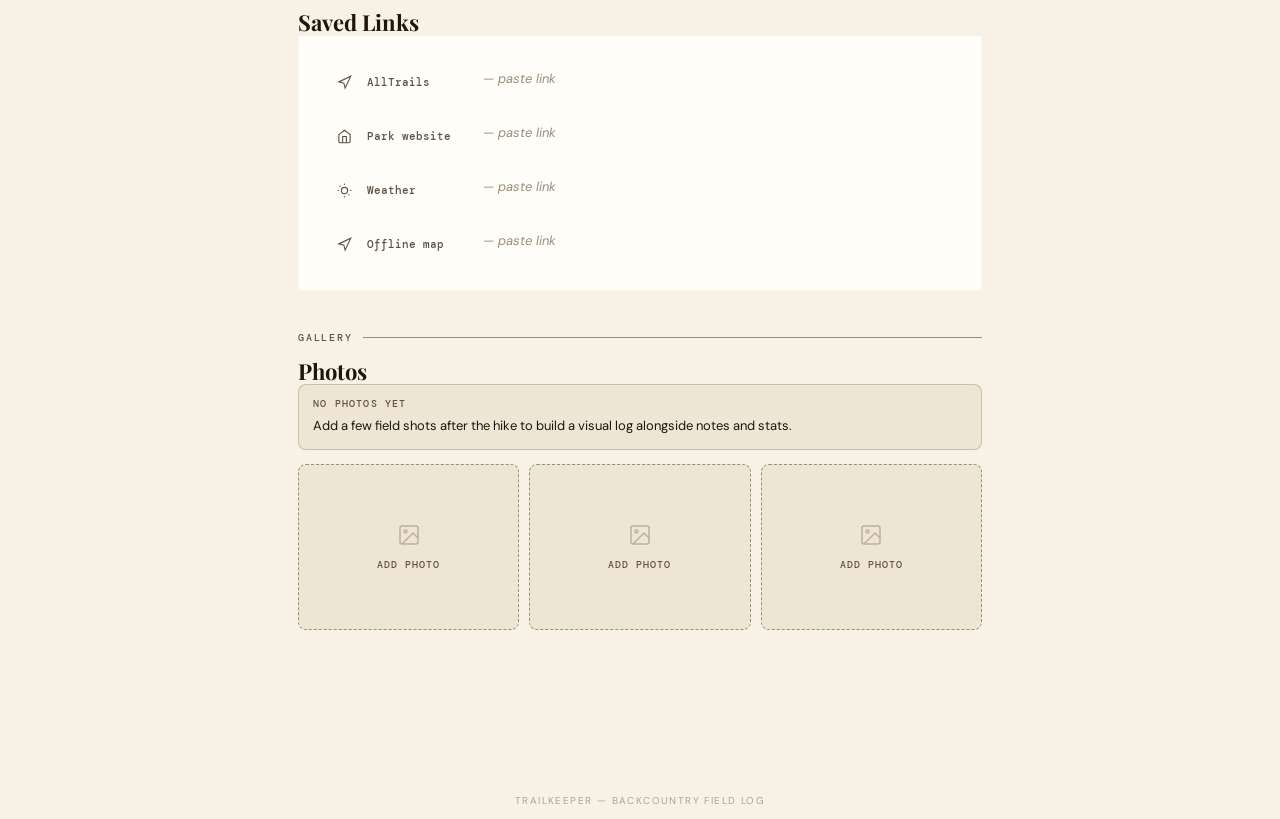
==== commit 1eb32fd3: "feat: add trail library data adapter" ====
--- a/index.html
+++ b/index.html
@@ -34,8 +34,9 @@
     <h2 class="modal-title" id="modalTitle">Log a Hike</h2>
     <div class="modal-row">
       <div class="modal-field">
-        <label class="modal-label" for="logTrail">Trail name *</label>
-        <input class="modal-input" id="logTrail" type="text" placeholder="e.g. Appalachian Gap">
+        <label class="modal-label" for="logTrailSelect">Trail *</label>
+        <select class="modal-input" id="logTrailSelect"></select>
+        <input class="modal-input modal-new-trail" id="logTrailNew" type="text" placeholder="Create a trail name">
       </div>
       <div class="modal-field">
         <label class="modal-label" for="logDate">Date</label>
@@ -86,6 +87,7 @@
   <nav class="section-nav scroll-fade" id="sectionNav" aria-label="Section navigation">
     <a href="#sec-today">Today</a>
     <a href="#sec-trails">Trails</a>
+    <a href="#sec-library">Library</a>
     <a href="#sec-record">Record</a>
     <a href="#sec-notes">Field Notes</a>
     <a href="#sec-gear">Gear</a>
@@ -163,6 +165,17 @@
         </div>
       </div>
     </div>
+  </section>
+
+  <!-- TRAIL LIBRARY -->
+  <section class="section" id="sec-library">
+    <div class="section-label">Library</div>
+    <div class="section-header">
+      <h2 class="section-title">Trail Library</h2>
+      <button class="btn btn-ghost" id="clearTrailDetail" type="button">Close detail</button>
+    </div>
+    <div class="trail-library-grid" id="trailLibrary" aria-live="polite"></div>
+    <div class="trail-detail" id="trailDetail" hidden></div>
   </section>
 
   <!-- TRAIL SHORT LIST -->
@@ -291,6 +304,7 @@
 <a class="back-to-top" id="backToTop" href="#top" aria-label="Back to top">Top</a>
 
 <script src="js/photoStore.js"></script>
+<script src="js/storageAdapter.js"></script>
 <script src="js/app.js"></script>
 <script src="js/trailAdapter.js"></script>
 <script src="js/trailStore.js"></script>
--- a/shared.css
+++ b/shared.css
@@ -300,6 +300,7 @@
 .modal-input, .modal-textarea { width: 100%; font-family: 'DM Sans', sans-serif; font-size: 14px; padding: 10px 14px; border: 1.5px solid var(--mist); border-radius: 8px; background: var(--paper); color: var(--ink); outline: none; transition: border-color 0.15s; min-height: 44px; }
 .modal-input:focus, .modal-textarea:focus { border-color: var(--fern); }
 .modal-textarea { min-height: 80px; resize: none; line-height: 1.6; }
+.modal-new-trail { margin-top: 8px; }
 .modal-row { display: grid; grid-template-columns: 1fr 1fr; gap: 12px; }
 .modal-footer { display: flex; gap: 10px; justify-content: flex-end; margin-top: 24px; }
 .modal-rating { display: flex; gap: 4px; }
@@ -644,6 +645,134 @@
 .log-entry:hover .log-entry-header .copy-btn,
 .log-entry-header .copy-btn:focus-visible { opacity: 1; }
 
+/* ── TRAIL LIBRARY ── */
+.trail-library-grid {
+  display: grid;
+  grid-template-columns: repeat(2, minmax(0, 1fr));
+  gap: 12px;
+  margin-bottom: 16px;
+}
+.trail-library-card {
+  background: var(--surface);
+  border: 1px solid rgba(200,194,160,0.12);
+  border-radius: var(--radius-md);
+  padding: 16px;
+  display: grid;
+  gap: 8px;
+}
+.trail-library-card.is-selected {
+  border-color: var(--fern);
+  box-shadow: 0 2px 12px var(--shadow-moss);
+}
+.trail-library-topline,
+.trail-library-metrics,
+.trail-library-tags {
+  display: flex;
+  flex-wrap: wrap;
+  gap: 6px;
+  align-items: center;
+}
+.trail-library-status,
+.trail-library-last,
+.trail-library-metrics span,
+.trail-library-tags span {
+  font-family: 'DM Mono', monospace;
+  font-size: 10px;
+  letter-spacing: 0.06em;
+  color: var(--stone);
+  background: var(--cream);
+  border-radius: 3px;
+  padding: 4px 6px;
+  text-transform: uppercase;
+}
+.trail-library-name {
+  font-family: 'Playfair Display', serif;
+  font-size: 20px;
+  line-height: 1.15;
+  color: var(--ink);
+}
+.trail-library-location,
+.trail-library-note {
+  font-size: 13px;
+  line-height: 1.5;
+  color: var(--stone);
+}
+.trail-card-open {
+  justify-content: center;
+  margin-top: 4px;
+}
+.trail-detail {
+  background: var(--surface);
+  border: 1px solid var(--mist);
+  border-radius: var(--radius-md);
+  padding: 20px 22px;
+}
+.trail-detail-header {
+  display: flex;
+  justify-content: space-between;
+  gap: 14px;
+  align-items: start;
+  margin-bottom: 16px;
+}
+.trail-detail-title {
+  font-family: 'Playfair Display', serif;
+  font-size: 26px;
+  line-height: 1.15;
+  color: var(--ink);
+}
+.trail-detail-actions {
+  display: flex;
+  gap: 8px;
+  flex-wrap: wrap;
+  justify-content: flex-end;
+}
+.trail-detail-grid {
+  display: grid;
+  grid-template-columns: repeat(2, minmax(0, 1fr));
+  gap: 12px;
+}
+.trail-detail-wide {
+  grid-column: 1 / -1;
+}
+.trail-detail-block {
+  border-top: 1px solid var(--cream);
+  padding-top: 14px;
+  margin-top: 14px;
+}
+.trail-detail-subtitle {
+  font-family: 'DM Mono', monospace;
+  font-size: 11px;
+  letter-spacing: 0.12em;
+  text-transform: uppercase;
+  color: var(--stone);
+  margin-bottom: 8px;
+}
+.trail-detail-row {
+  display: grid;
+  grid-template-columns: 96px 80px 1fr;
+  gap: 8px;
+  padding: 8px 0;
+  border-bottom: 1px solid var(--cream);
+  font-size: 13px;
+  color: var(--stone);
+}
+.trail-detail-row strong {
+  color: var(--ink);
+  font-weight: 500;
+}
+.trail-detail-empty {
+  color: var(--mist);
+  font-style: italic;
+  font-size: 13px;
+}
+.trail-detail-link {
+  display: inline-flex;
+  color: var(--fern);
+  font-size: 13px;
+  margin: 0 10px 8px 0;
+  overflow-wrap: anywhere;
+}
+
 .visually-hidden {
   position: absolute !important;
   width: 1px;
@@ -757,6 +886,23 @@
   .trail-add-select,
   .trail-add-row .btn {
     width: 100%;
+  }
+  .trail-library-grid,
+  .trail-detail-grid {
+    grid-template-columns: 1fr;
+  }
+  .trail-detail-header {
+    display: grid;
+  }
+  .trail-detail-actions {
+    justify-content: stretch;
+  }
+  .trail-detail-actions .btn {
+    flex: 1;
+    justify-content: center;
+  }
+  .trail-detail-row {
+    grid-template-columns: 1fr;
   }
 }
 @media (max-width: 600px) {
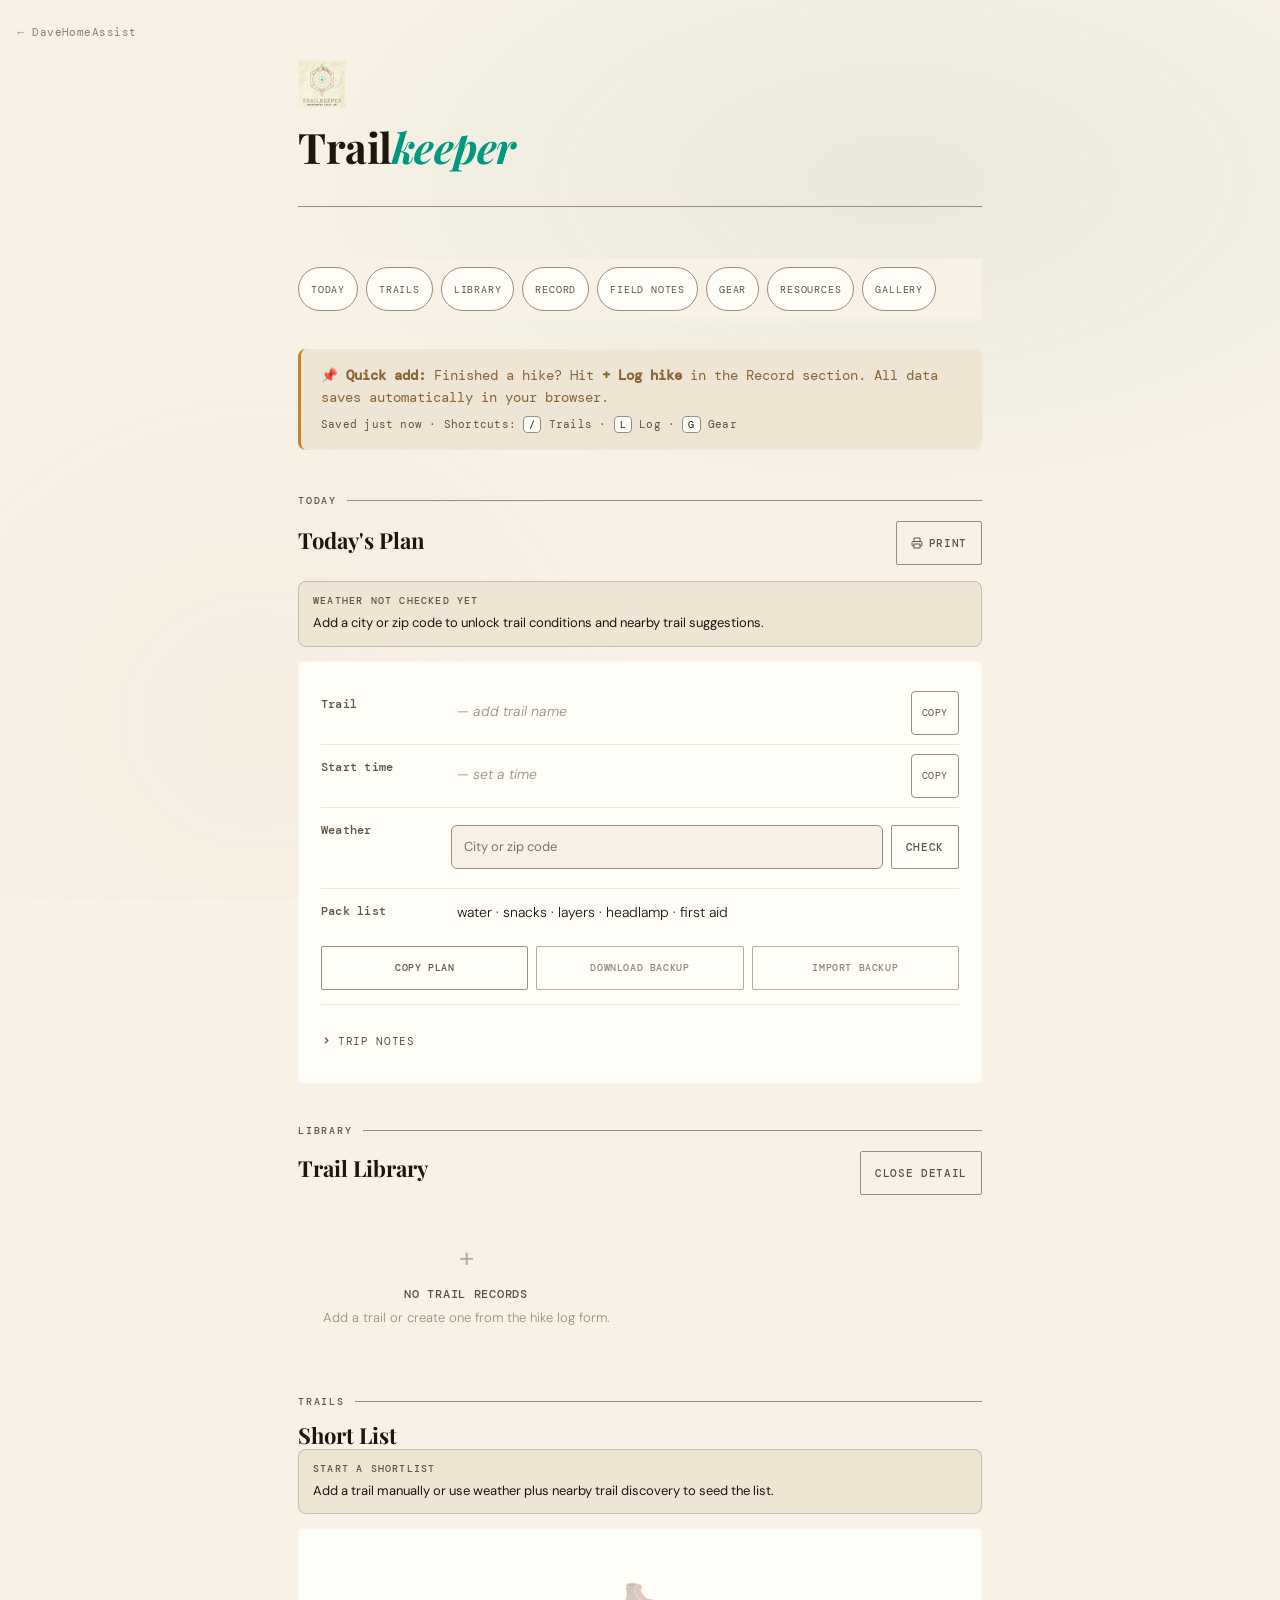
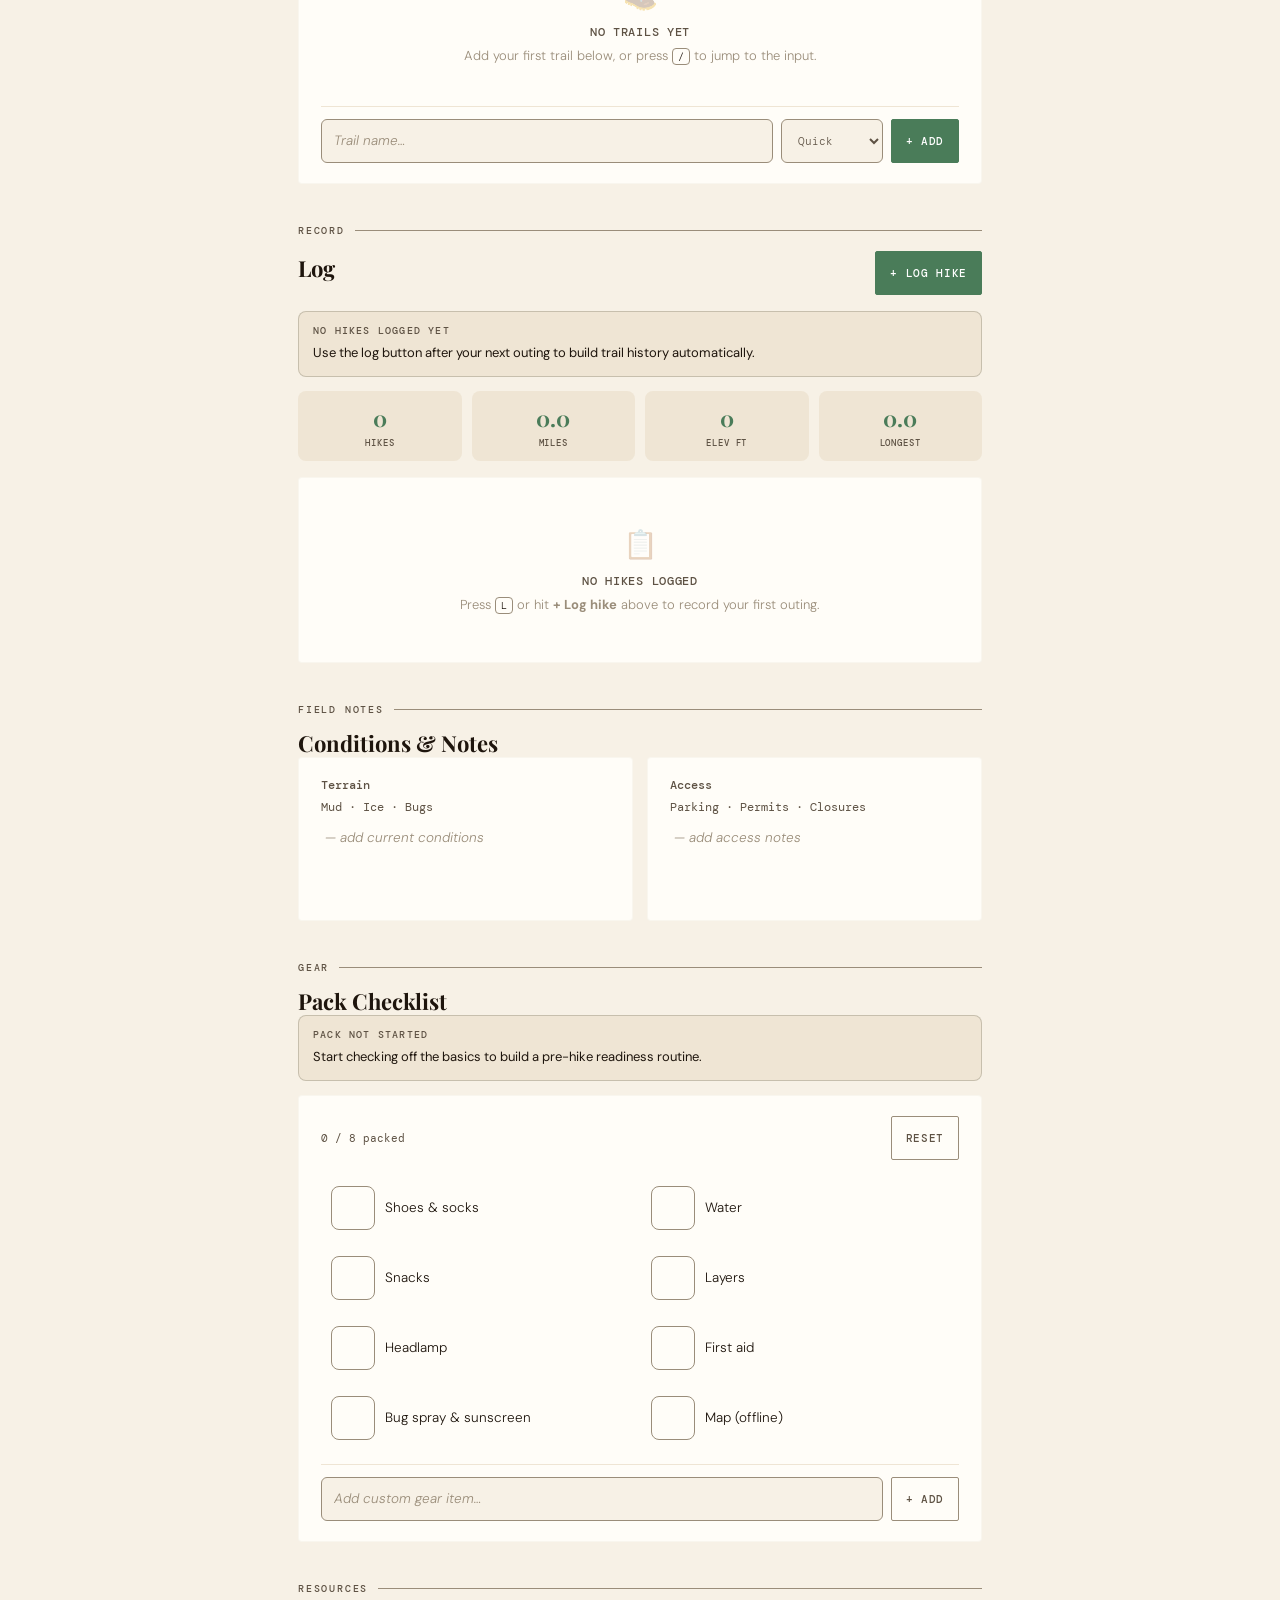
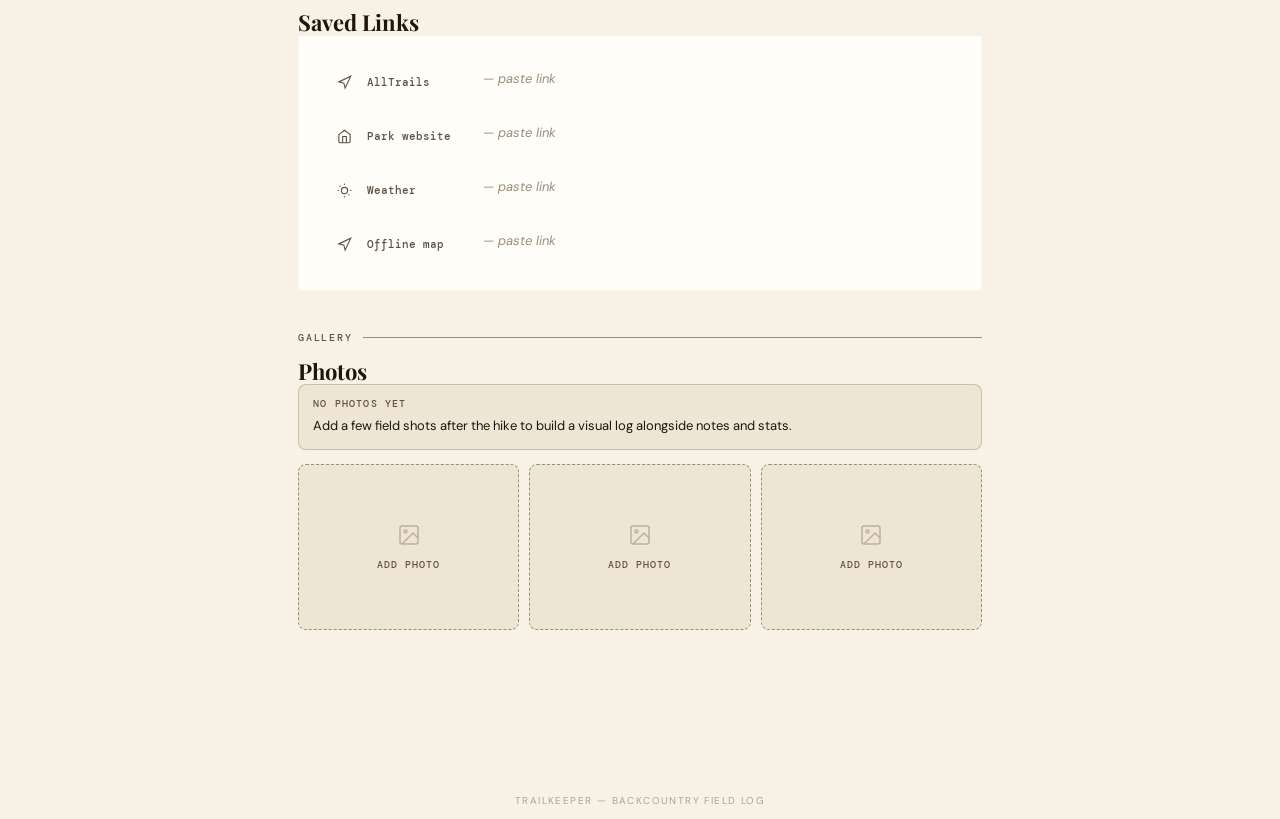
==== commit ff707105: "Preserve offline projects and restore both Trailkeeper entry points" ====
--- a/index.html
+++ b/index.html
@@ -17,7 +17,13 @@
 <link rel="apple-touch-icon" href="assets/icons/favicon/apple-touch-icon.png">
 <meta property="og:title" content="Trailkeeper — Backcountry Field Log">
 <meta property="og:description" content="Local-first hiking dashboard. Plan, log, track.">
-<meta property="og:image" content="https://davehomeassist.github.io/trailkeeper/images/tk2.png">
+<meta property="og:image" content="https://davehomeassist.github.io/trailkeeper/images/trailkeeper-share.jpg">
+<meta property="og:image:width" content="1200">
+<meta property="og:image:height" content="630">
+<meta property="og:image:alt" content="Trailkeeper above mist rising between forested ridgelines.">
+<meta name="twitter:card" content="summary_large_image">
+<meta name="twitter:image" content="https://davehomeassist.github.io/trailkeeper/images/trailkeeper-share.jpg">
+<meta name="twitter:image:alt" content="Trailkeeper above mist rising between forested ridgelines.">
 <meta property="og:type" content="website">
 <link href="https://fonts.googleapis.com/css2?family=Playfair+Display:ital,wght@0,400;0,700;1,400&family=DM+Mono:wght@300;400;500&family=DM+Sans:wght@300;400;500&display=swap" rel="stylesheet">
 <link rel="stylesheet" href="shared.css">
@@ -80,7 +86,7 @@
 
   <!-- HEADER -->
   <header class="page-header">
-    <img class="page-icon" src="images/trailkeeper-logo-light.png" alt="" aria-hidden="true" width="48" height="48">
+    <img class="page-icon" src="images/trailkeeper-header.webp" alt="" aria-hidden="true" width="48" height="48">
     <h1 class="page-title">Trail<span>keeper</span></h1>
   </header>
 
